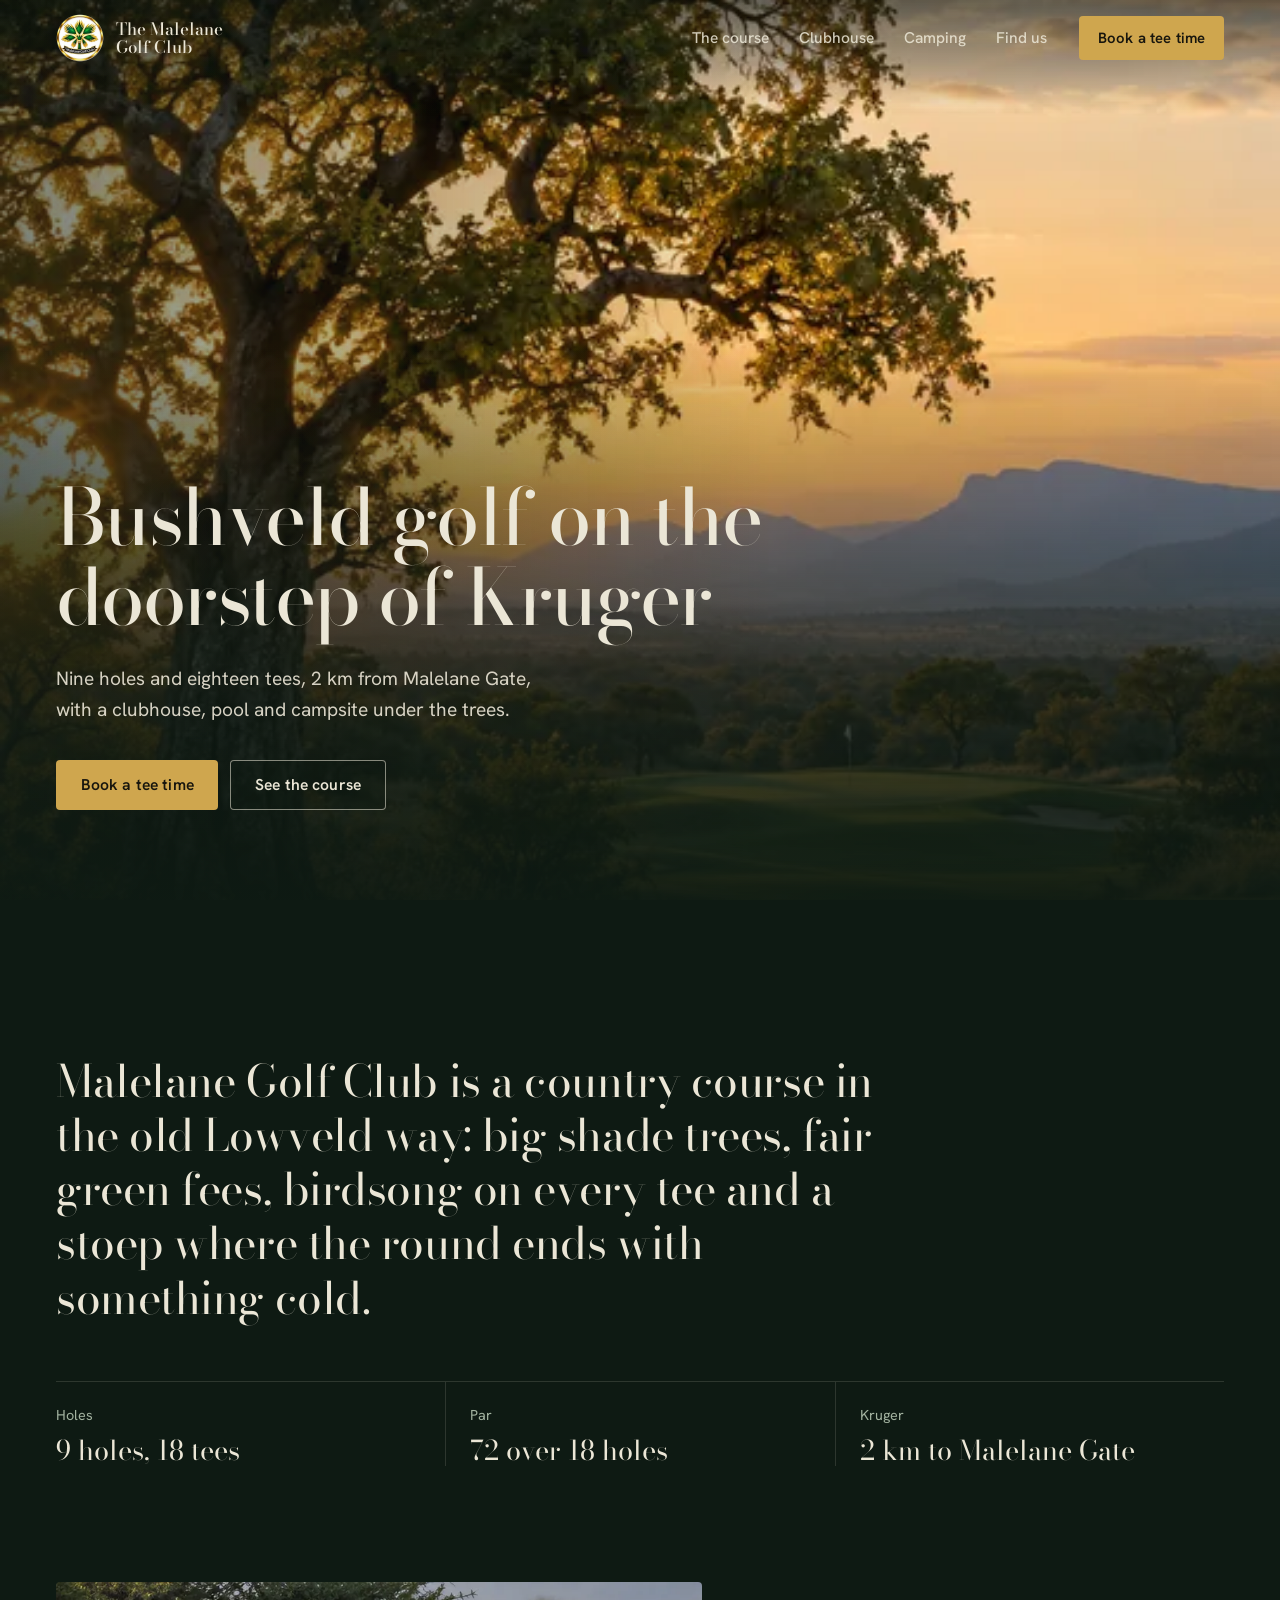
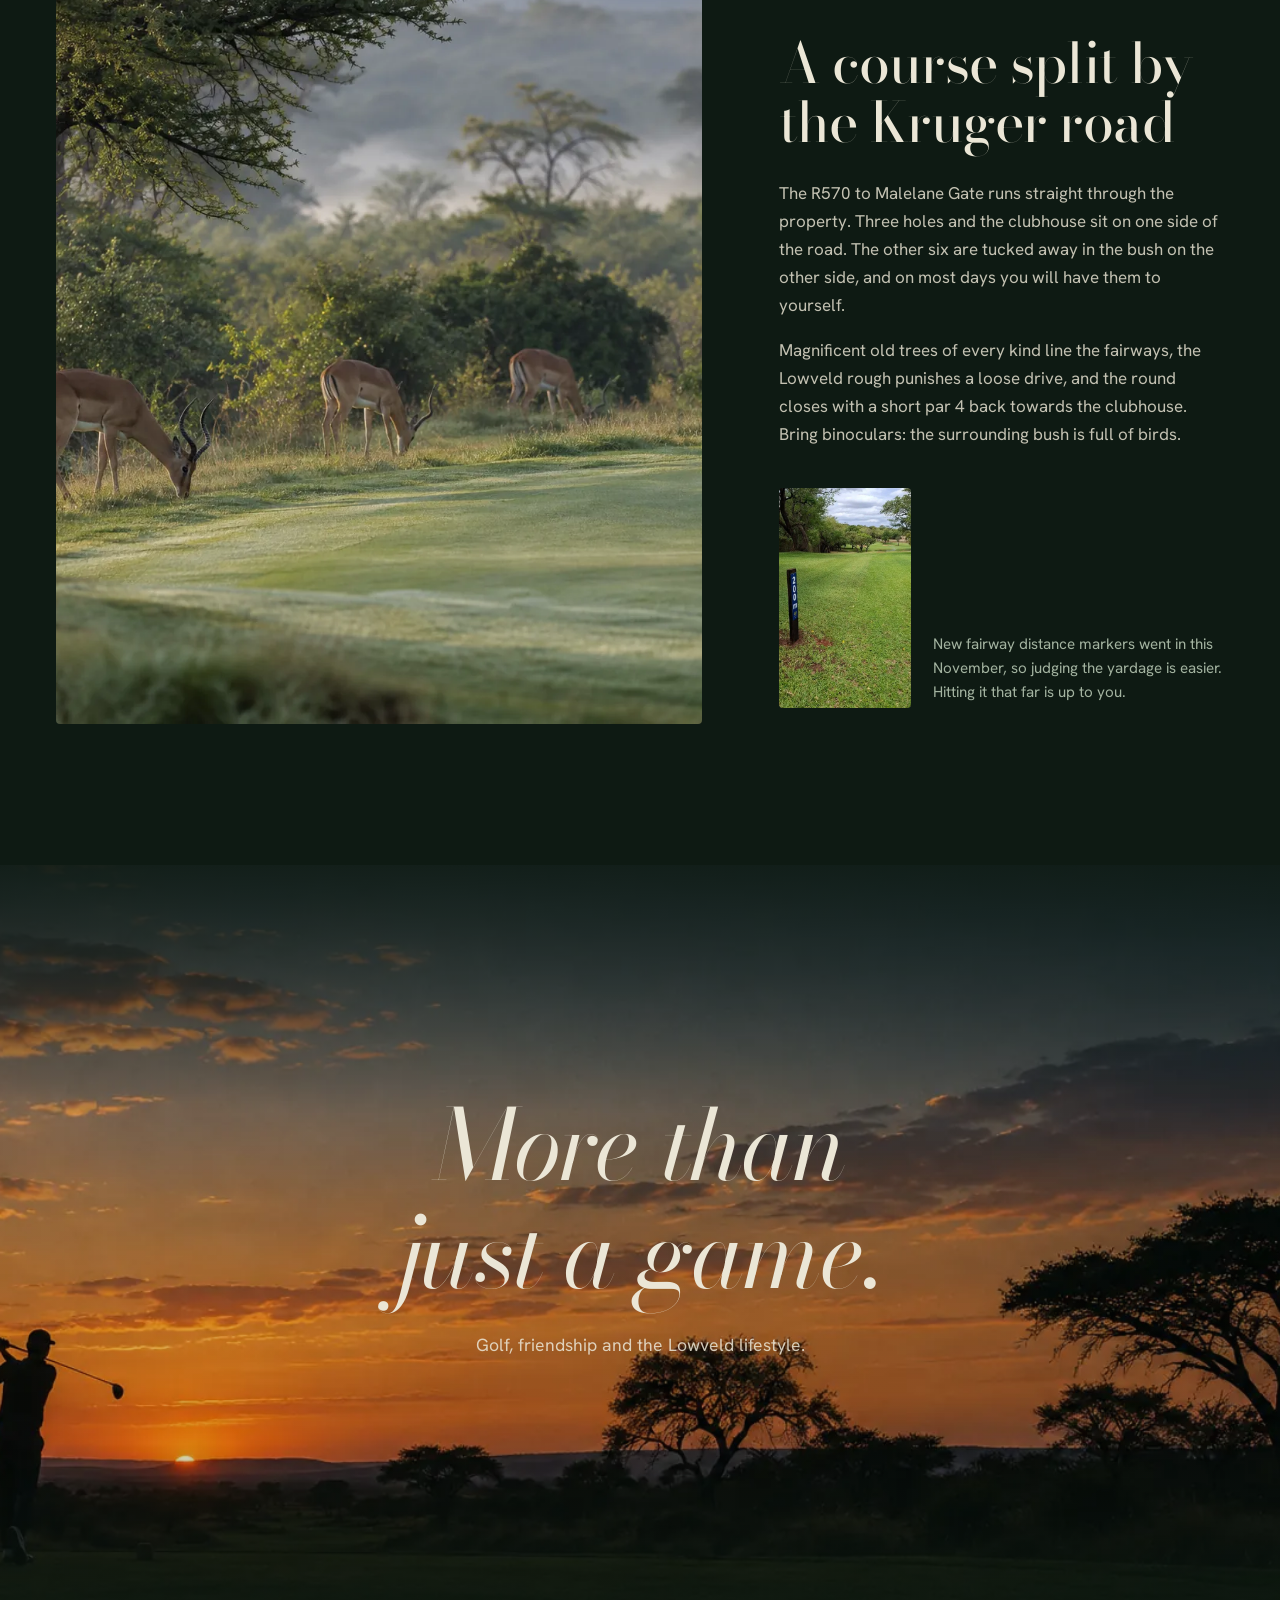
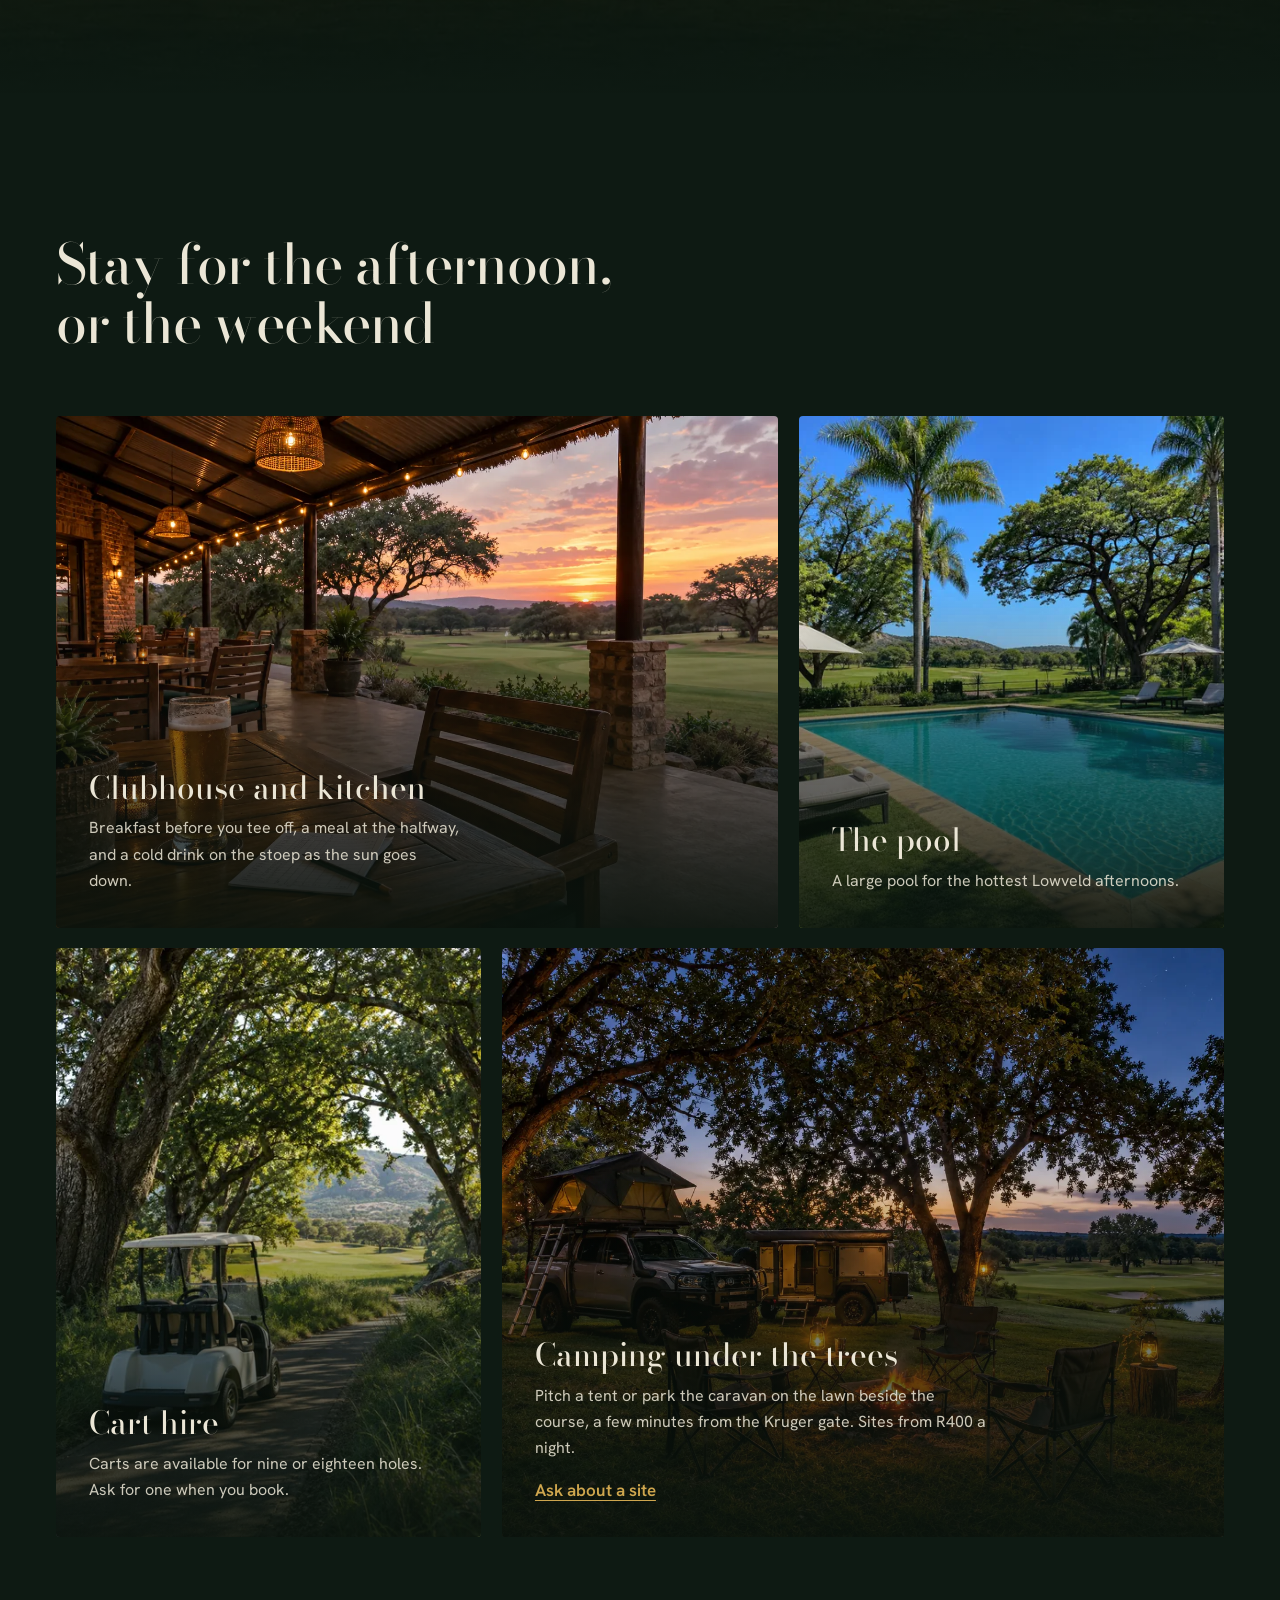
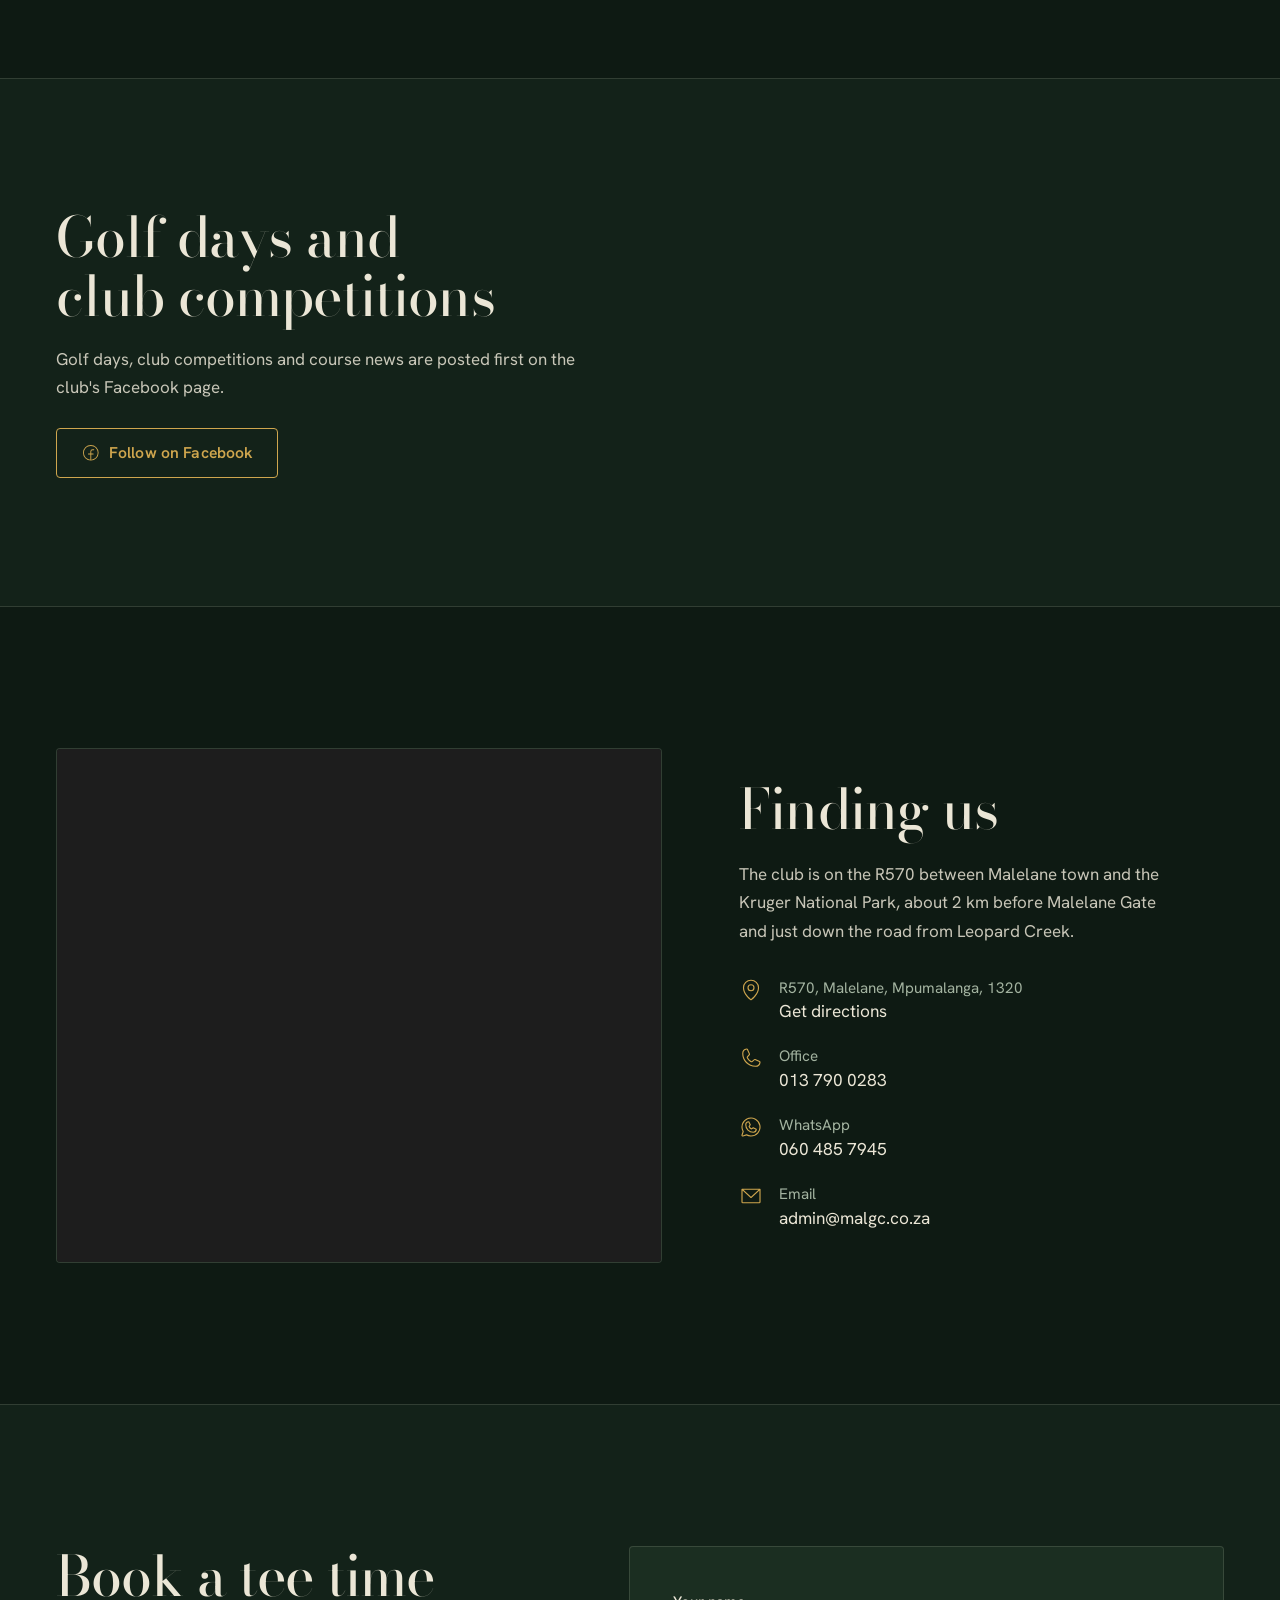
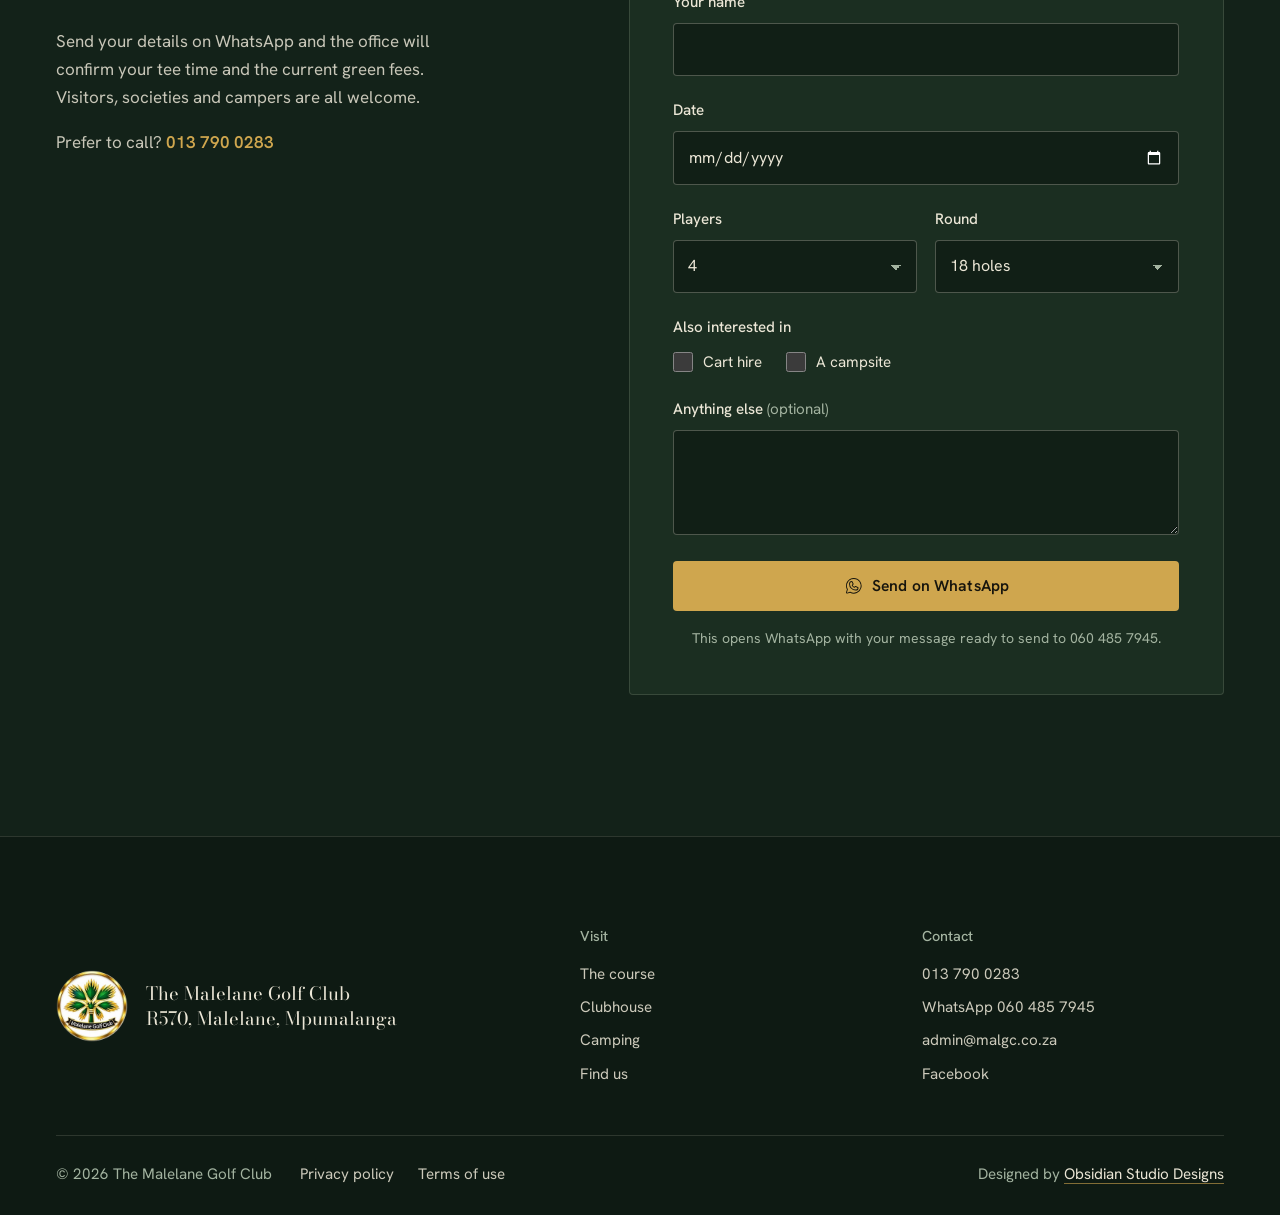
==== index.html @ 3342936a "Launch The Malelane Golf Club website Co-Authored-By: Claude Opus 5.5 <noreply@anthropic.com>" ====
<!DOCTYPE html>
<html lang="en-ZA" class="no-js">
<head>
<meta charset="utf-8">
<meta name="viewport" content="width=device-width, initial-scale=1, viewport-fit=cover">
<title>The Malelane Golf Club | Bushveld Golf 2 km from Kruger's Malelane Gate</title>
<meta name="description" content="Nine-hole, eighteen-tee bushveld golf course in Malelane, Mpumalanga, 2 km from Kruger's Malelane Gate. Clubhouse, pool, cart hire and camping. Book on 013 790 0283.">
<link rel="canonical" href="https://obsidianstudiodesigns.github.io/The-Malelane-Golf-Club/">
<meta name="robots" content="index, follow, max-image-preview:large">
<meta name="theme-color" content="#0e1a13">
<meta name="color-scheme" content="dark">
<meta name="geo.region" content="ZA-MP">
<meta name="geo.placename" content="Malelane">

<meta property="og:type" content="website">
<meta property="og:site_name" content="The Malelane Golf Club">
<meta property="og:locale" content="en_ZA">
<meta property="og:title" content="The Malelane Golf Club | Bushveld golf on the doorstep of Kruger">
<meta property="og:description" content="Nine holes, eighteen tees and a campsite under the trees, 2 km from Malelane Gate. Clubhouse, pool and cart hire. Visitors welcome.">
<meta property="og:url" content="https://obsidianstudiodesigns.github.io/The-Malelane-Golf-Club/">
<meta property="og:image" content="https://obsidianstudiodesigns.github.io/The-Malelane-Golf-Club/assets/img/og-share.jpg">
<meta property="og:image:secure_url" content="https://obsidianstudiodesigns.github.io/The-Malelane-Golf-Club/assets/img/og-share.jpg">
<meta property="og:image:type" content="image/jpeg">
<meta property="og:image:width" content="1200">
<meta property="og:image:height" content="630">
<meta property="og:image:alt" content="The Malelane Golf Club: a tree-lined bushveld fairway at golden hour">
<meta name="twitter:card" content="summary_large_image">
<meta name="twitter:title" content="The Malelane Golf Club | Bushveld golf on the doorstep of Kruger">
<meta name="twitter:description" content="Nine holes, eighteen tees and a campsite under the trees, 2 km from Malelane Gate.">
<meta name="twitter:image" content="https://obsidianstudiodesigns.github.io/The-Malelane-Golf-Club/assets/img/og-share.jpg">

<link rel="icon" href="favicon.ico" sizes="any">
<link rel="icon" type="image/png" sizes="32x32" href="favicon-32.png">
<link rel="icon" type="image/png" sizes="96x96" href="favicon-96.png">
<link rel="icon" type="image/png" sizes="192x192" href="icon-192.png">
<link rel="apple-touch-icon" href="apple-touch-icon.png">
<link rel="manifest" href="site.webmanifest">

<link rel="preload" href="assets/fonts/bodoni-moda.woff2" as="font" type="font/woff2" crossorigin>
<link rel="preload" href="assets/fonts/hanken-grotesk.woff2" as="font" type="font/woff2" crossorigin>
<link rel="preload" href="assets/img/hero-wide-1536.webp" as="image" media="(min-width: 701px)">
<link rel="preload" href="assets/img/hero-tall-864.webp" as="image" media="(max-width: 700px)">
<link rel="stylesheet" href="assets/css/style.css?v=2">
<script>document.documentElement.classList.replace('no-js','js')</script>

<script type="application/ld+json">
{
  "@context": "https://schema.org",
  "@graph": [
    {
      "@type": ["GolfCourse", "SportsActivityLocation"],
      "@id": "https://obsidianstudiodesigns.github.io/The-Malelane-Golf-Club/#club",
      "name": "The Malelane Golf Club",
      "alternateName": "Malelane Golf Club",
      "description": "Nine-hole, eighteen-tee bushveld golf course 2 km from the Malelane Gate of the Kruger National Park, with a clubhouse, pool, cart hire and campsite.",
      "url": "https://obsidianstudiodesigns.github.io/The-Malelane-Golf-Club/",
      "image": "https://obsidianstudiodesigns.github.io/The-Malelane-Golf-Club/assets/img/og-share.jpg",
      "logo": "https://obsidianstudiodesigns.github.io/The-Malelane-Golf-Club/assets/img/badge-400.png",
      "telephone": "+27137900283",
      "email": "admin@malgc.co.za",
      "address": {"@type": "PostalAddress", "streetAddress": "R570, Malelane Gate Road", "addressLocality": "Malelane", "addressRegion": "Mpumalanga", "postalCode": "1320", "addressCountry": "ZA"},
      "areaServed": ["Malelane", "Nelspruit", "Mbombela", "Komatipoort", "Marloth Park", "Kruger National Park"],
      "amenityFeature": [
        {"@type": "LocationFeatureSpecification", "name": "Campsite", "value": true},
        {"@type": "LocationFeatureSpecification", "name": "Swimming pool", "value": true},
        {"@type": "LocationFeatureSpecification", "name": "Clubhouse restaurant and bar", "value": true},
        {"@type": "LocationFeatureSpecification", "name": "Golf cart hire", "value": true}
      ],
      "contactPoint": [
        {"@type": "ContactPoint", "telephone": "+27137900283", "contactType": "reservations", "areaServed": "ZA", "availableLanguage": ["English", "Afrikaans"]},
        {"@type": "ContactPoint", "telephone": "+27604857945", "contactType": "customer service", "description": "WhatsApp"}
      ],
      "sameAs": ["https://www.facebook.com/themalelanegolfclub"]
    },
    {
      "@type": "WebSite",
      "@id": "https://obsidianstudiodesigns.github.io/The-Malelane-Golf-Club/#website",
      "url": "https://obsidianstudiodesigns.github.io/The-Malelane-Golf-Club/",
      "name": "The Malelane Golf Club",
      "inLanguage": "en-ZA",
      "publisher": {"@id": "https://obsidianstudiodesigns.github.io/The-Malelane-Golf-Club/#club"}
    }
  ]
}
</script>
</head>
<body>
<a class="skip" href="#main">Skip to content</a>

<header class="nav" id="top">
  <div class="nav__inner">
    <a class="brand" href="./" aria-label="The Malelane Golf Club, home">
      <img src="assets/img/badge-192.webp" alt="" width="48" height="48">
      <span class="brand__name">The Malelane<br>Golf Club</span>
    </a>
    <nav class="nav__links" aria-label="Main">
      <a href="#course">The course</a>
      <a href="#clubhouse">Clubhouse</a>
      <a href="#camping">Camping</a>
      <a href="#visit">Find us</a>
    </nav>
    <a class="btn btn--gold nav__cta" href="#book">Book a tee time</a>
    <button class="nav__toggle" type="button" aria-expanded="false" aria-controls="menu" aria-label="Open menu">
      <svg class="ico" aria-hidden="true"><use href="assets/icons.svg#i-list"/></svg>
    </button>
  </div>
</header>

<div class="menu" id="menu" hidden>
  <nav aria-label="Mobile">
    <a href="#course">The course</a>
    <a href="#clubhouse">Clubhouse</a>
    <a href="#camping">Camping</a>
    <a href="#visit">Find us</a>
    <a href="#book">Book a tee time</a>
  </nav>
  <div class="menu__foot">
    <a href="tel:+27137900283"><svg class="ico" aria-hidden="true"><use href="assets/icons.svg#i-phone"/></svg>013 790 0283</a>
    <a href="https://wa.me/27604857945" target="_blank" rel="noopener"><svg class="ico" aria-hidden="true"><use href="assets/icons.svg#i-whatsapp-logo"/></svg>060 485 7945</a>
  </div>
</div>

<main id="main">

  <section class="hero" aria-labelledby="hero-title">
    <picture class="hero__media">
      <source media="(max-width: 700px)" srcset="assets/img/hero-tall-540.webp 540w, assets/img/hero-tall-864.webp 864w" sizes="100vw">
      <img src="assets/img/hero-wide-1536.webp" srcset="assets/img/hero-wide-960.webp 960w, assets/img/hero-wide-1536.webp 1536w" sizes="100vw" width="1536" height="864" alt="A tree-lined fairway at Malelane Golf Club at golden hour, with the Malelane mountains on the horizon" fetchpriority="high">
    </picture>
    <div class="hero__content wrap">
      <h1 id="hero-title" class="hero__title">Bushveld golf on the doorstep of Kruger</h1>
      <p class="hero__sub">Nine holes and eighteen tees, 2&nbsp;km from Malelane Gate, with a clubhouse, pool and campsite under the trees.</p>
      <div class="hero__ctas">
        <a class="btn btn--gold" href="#book">Book a tee time</a>
        <a class="btn btn--ghost" href="#course">See the course</a>
      </div>
    </div>
  </section>

  <section class="intro wrap" aria-label="About the club">
    <p class="intro__lead">Malelane Golf Club is a country course in the old Lowveld way: big shade trees, fair green fees, birdsong on every tee and a stoep where the round ends with something cold.</p>
    <dl class="facts">
      <div><dt>Holes</dt><dd>9 holes, 18 tees</dd></div>
      <div><dt>Par</dt><dd>72 over 18 holes</dd></div>
      <div><dt>Kruger</dt><dd>2 km to Malelane Gate</dd></div>
    </dl>
  </section>

  <section class="course" id="course" aria-labelledby="course-title">
    <div class="course__grid wrap">
      <figure class="course__hero">
        <img src="assets/img/impala-1280.webp" srcset="assets/img/impala-640.webp 640w, assets/img/impala-1280.webp 1280w" sizes="(max-width: 900px) 100vw, 58vw" width="1280" height="960" alt="Impala grazing beside a green on a bushveld golf course" loading="lazy">
      </figure>
      <div class="course__text">
        <h2 id="course-title" class="h2">A course split by the Kruger road</h2>
        <p>The R570 to Malelane Gate runs straight through the property. Three holes and the clubhouse sit on one side of the road. The other six are tucked away in the bush on the other side, and on most days you will have them to yourself.</p>
        <p>Magnificent old trees of every kind line the fairways, the Lowveld rough punishes a loose drive, and the round closes with a short par 4 back towards the clubhouse. Bring binoculars: the surrounding bush is full of birds.</p>
        <figure class="course__marker">
          <img src="assets/img/marker-591.webp" srcset="assets/img/marker-420.webp 420w, assets/img/marker-591.webp 591w" sizes="(max-width: 900px) 40vw, 180px" width="591" height="1127" alt="A new 200 metre fairway distance marker on the course" loading="lazy">
          <figcaption>New fairway distance markers went in this November, so judging the yardage is easier. Hitting it that far is up to you.</figcaption>
        </figure>
      </div>
    </div>
  </section>

  <section class="band" aria-label="More than just a game">
    <div class="band__media">
      <img src="assets/img/dusk-1536.webp" srcset="assets/img/dusk-960.webp 960w, assets/img/dusk-1536.webp 1536w" sizes="100vw" width="1536" height="864" alt="A golfer finishing a swing in silhouette against a Lowveld sunset" loading="lazy">
    </div>
    <div class="band__copy wrap">
      <p class="band__quote">More than just a game.</p>
      <p class="band__sub">Golf, friendship and the Lowveld lifestyle.</p>
    </div>
  </section>

  <section class="stay wrap" id="clubhouse" aria-labelledby="stay-title">
    <h2 id="stay-title" class="h2 stay__title">Stay for the afternoon, or the weekend</h2>
    <div class="bento">
      <article class="tile tile--clubhouse">
        <img src="assets/img/clubhouse-1280.webp" srcset="assets/img/clubhouse-640.webp 640w, assets/img/clubhouse-1280.webp 1280w" sizes="(max-width: 760px) 100vw, 60vw" width="1280" height="960" alt="The clubhouse stoep at dusk looking out over the course" loading="lazy">
        <div class="tile__body">
          <h3>Clubhouse and kitchen</h3>
          <p>Breakfast before you tee off, a meal at the halfway, and a cold drink on the stoep as the sun goes down.</p>
        </div>
      </article>
      <article class="tile tile--pool">
        <img src="assets/img/pool-960.webp" srcset="assets/img/pool-480.webp 480w, assets/img/pool-960.webp 960w" sizes="(max-width: 760px) 100vw, 34vw" width="960" height="1280" alt="The club swimming pool under palm trees on a summer day" loading="lazy">
        <div class="tile__body">
          <h3>The pool</h3>
          <p>A large pool for the hottest Lowveld afternoons.</p>
        </div>
      </article>
      <article class="tile tile--camping" id="camping">
        <img src="assets/img/camping-1280.webp" srcset="assets/img/camping-640.webp 640w, assets/img/camping-1280.webp 1280w" sizes="(max-width: 760px) 100vw, 60vw" width="1280" height="960" alt="A 4x4 with a rooftop tent and a caravan parked under big trees around a braai fire" loading="lazy">
        <div class="tile__body">
          <h3>Camping under the trees</h3>
          <p>Pitch a tent or park the caravan on the lawn beside the course, a few minutes from the Kruger gate. Sites from R400 a night.</p>
          <a class="link" href="#book">Ask about a site</a>
        </div>
      </article>
      <article class="tile tile--carts">
        <img src="assets/img/cartpath-960.webp" srcset="assets/img/cartpath-480.webp 480w, assets/img/cartpath-960.webp 960w" sizes="(max-width: 760px) 100vw, 34vw" width="960" height="1280" alt="A golf cart on a shaded cart path under big trees" loading="lazy">
        <div class="tile__body">
          <h3>Cart hire</h3>
          <p>Carts are available for nine or eighteen holes. Ask for one when you book.</p>
        </div>
      </article>
    </div>
  </section>

  <section class="events" id="events" aria-labelledby="events-title">
    <div class="wrap">
      <div class="event" data-until="2026-11-29T23:59:59+02:00">
        <div class="event__date" aria-hidden="true">
          <span class="event__day">29</span>
          <span class="event__month">November</span>
        </div>
        <div class="event__body">
          <h2 id="events-title" class="h2">Newcomers Golf Day</h2>
          <p>The Pro Shop Nelspruit brings its Newcomers Golf Day to Malelane on Sunday 29 November 2026. Tee off from 08:00, with the halfway meal included in the fee. Campsites are available at the club for anyone making a weekend of it.</p>
          <table class="fees">
            <caption class="sr">Newcomers Golf Day fees, including the halfway meal</caption>
            <thead><tr><th scope="col"><span class="sr">Fee</span></th><th scope="col">18 holes</th><th scope="col">9 holes</th></tr></thead>
            <tbody>
              <tr><th scope="row">Adults</th><td>R450</td><td>R400</td></tr>
              <tr><th scope="row">Juniors</th><td>R310</td><td>R260</td></tr>
              <tr><th scope="row">Cart hire</th><td>R400</td><td>R250</td></tr>
            </tbody>
          </table>
          <a class="btn btn--line" href="tel:+27137571263"><svg class="ico" aria-hidden="true"><use href="assets/icons.svg#i-phone"/></svg>Book with Neels, 013 757 1263</a>
        </div>
      </div>
      <div class="event event--later" hidden>
        <div class="event__body">
          <h2 class="h2">Golf days and club competitions</h2>
          <p>Golf days, club competitions and course news are posted first on the club's Facebook page.</p>
          <a class="btn btn--line" href="https://www.facebook.com/themalelanegolfclub" target="_blank" rel="noopener"><svg class="ico" aria-hidden="true"><use href="assets/icons.svg#i-facebook-logo"/></svg>Follow on Facebook</a>
        </div>
      </div>
    </div>
  </section>

  <section class="visit" id="visit" aria-labelledby="visit-title">
    <div class="visit__grid wrap">
      <div class="visit__map">
        <iframe title="Map showing Malelane Golf Club on the R570 near Malelane Gate" src="https://www.google.com/maps?q=Malelane+Golf+Club,+Malelane,+Mpumalanga&amp;z=14&amp;output=embed" loading="lazy" referrerpolicy="no-referrer-when-downgrade"></iframe>
      </div>
      <div class="visit__text">
        <h2 id="visit-title" class="h2">Finding us</h2>
        <p>The club is on the R570 between Malelane town and the Kruger National Park, about 2&nbsp;km before Malelane Gate and just down the road from Leopard Creek.</p>
        <ul class="contact">
          <li><svg class="ico" aria-hidden="true"><use href="assets/icons.svg#i-map-pin"/></svg><span>R570, Malelane, Mpumalanga, 1320<br><a href="https://www.google.com/maps/dir/?api=1&amp;destination=Malelane+Golf+Club,+Malelane" target="_blank" rel="noopener">Get directions</a></span></li>
          <li><svg class="ico" aria-hidden="true"><use href="assets/icons.svg#i-phone"/></svg><span>Office<br><a href="tel:+27137900283">013 790 0283</a></span></li>
          <li><svg class="ico" aria-hidden="true"><use href="assets/icons.svg#i-whatsapp-logo"/></svg><span>WhatsApp<br><a href="https://wa.me/27604857945" target="_blank" rel="noopener">060 485 7945</a></span></li>
          <li><svg class="ico" aria-hidden="true"><use href="assets/icons.svg#i-envelope-simple"/></svg><span>Email<br><a href="mailto:admin@malgc.co.za">admin@malgc.co.za</a></span></li>
        </ul>
      </div>
    </div>
  </section>

  <section class="book" id="book" aria-labelledby="book-title">
    <div class="book__grid wrap">
      <div class="book__intro">
        <h2 id="book-title" class="h2">Book a tee time</h2>
        <p>Send your details on WhatsApp and the office will confirm your tee time and the current green fees. Visitors, societies and campers are all welcome.</p>
        <p class="book__alt">Prefer to call? <a href="tel:+27137900283">013 790 0283</a></p>
      </div>
      <form class="form" id="book-form" novalidate>
        <div class="field">
          <label for="f-name">Your name</label>
          <input id="f-name" name="name" type="text" autocomplete="name" required>
          <p class="field__error" id="f-name-err" hidden>Add your name so the office knows who is booking.</p>
        </div>
        <div class="field">
          <label for="f-date">Date</label>
          <input id="f-date" name="date" type="date" required>
          <p class="field__error" id="f-date-err" hidden>Choose the day you would like to play.</p>
        </div>
        <div class="field field--half">
          <label for="f-players">Players</label>
          <select id="f-players" name="players">
            <option>1</option><option>2</option><option>3</option><option selected>4</option><option value="5 or more">5 or more</option>
          </select>
        </div>
        <div class="field field--half">
          <label for="f-round">Round</label>
          <select id="f-round" name="round">
            <option>18 holes</option><option>9 holes</option>
          </select>
        </div>
        <fieldset class="field checks">
          <legend>Also interested in</legend>
          <label><input type="checkbox" name="extra" value="cart hire"> Cart hire</label>
          <label><input type="checkbox" name="extra" value="a campsite"> A campsite</label>
        </fieldset>
        <div class="field">
          <label for="f-note">Anything else <span class="opt">(optional)</span></label>
          <textarea id="f-note" name="note" rows="3"></textarea>
        </div>
        <button class="btn btn--gold form__submit" type="submit"><svg class="ico" aria-hidden="true"><use href="assets/icons.svg#i-whatsapp-logo"/></svg>Send on WhatsApp</button>
        <p class="form__note">This opens WhatsApp with your message ready to send to 060 485 7945.</p>
      </form>
    </div>
  </section>

</main>

<footer class="footer">
  <div class="wrap">
    <div class="footer__top">
      <div class="footer__brand">
        <img src="assets/img/badge-192.webp" alt="Malelane Golf Club badge" width="72" height="72" loading="lazy">
        <p>The Malelane Golf Club<br>R570, Malelane, Mpumalanga</p>
      </div>
      <nav class="footer__col" aria-label="Footer">
        <h2>Visit</h2>
        <ul>
          <li><a href="#course">The course</a></li>
          <li><a href="#clubhouse">Clubhouse</a></li>
          <li><a href="#camping">Camping</a></li>
          <li><a href="#visit">Find us</a></li>
        </ul>
      </nav>
      <div class="footer__col">
        <h2>Contact</h2>
        <ul>
          <li><a href="tel:+27137900283">013 790 0283</a></li>
          <li><a href="https://wa.me/27604857945" target="_blank" rel="noopener">WhatsApp <span class="nowrap">060 485 7945</span></a></li>
          <li><a href="mailto:admin@malgc.co.za">admin@malgc.co.za</a></li>
          <li><a href="https://www.facebook.com/themalelanegolfclub" target="_blank" rel="noopener">Facebook</a></li>
        </ul>
      </div>
    </div>
    <div class="footer__bottom">
      <p>&copy; <span data-year>2026</span> The Malelane Golf Club</p>
      <ul class="footer__legal">
        <li><a href="privacy.html">Privacy policy</a></li>
        <li><a href="terms.html">Terms of use</a></li>
      </ul>
      <p class="credit">Designed by <a href="https://obsidianstudiodesigns.co.za/" target="_blank" rel="noopener">Obsidian Studio Designs</a></p>
    </div>
  </div>
</footer>

<script src="assets/js/main.js?v=1" defer></script>
</body>
</html>
---- assets/css/style.css ----
/* The Malelane Golf Club
   Dark bushveld palette taken from the club badge: deep canopy green, bone, badge gold.
   Deliberately dark only, in the spirit of the Lowveld club sites the client likes. */

@font-face {
  font-family: "Bodoni Moda";
  src: url("../fonts/bodoni-moda.woff2") format("woff2");
  font-weight: 400 900;
  font-style: normal;
  font-display: swap;
}
@font-face {
  font-family: "Bodoni Moda";
  src: url("../fonts/bodoni-moda-italic.woff2") format("woff2");
  font-weight: 400 900;
  font-style: italic;
  font-display: swap;
}
@font-face {
  font-family: "Hanken Grotesk";
  src: url("../fonts/hanken-grotesk.woff2") format("woff2");
  font-weight: 100 900;
  font-style: normal;
  font-display: swap;
}

:root {
  --ink: #0e1a13;
  --shade: #132219;
  --moss: #1b2e21;
  --line: rgb(235 230 214 / .14);
  --bone: #ebe6d6;
  --sage: #a3b3a0;
  --gold: #cfa64e;
  --gold-hi: #dcb862;
  --on-gold: #17150d;

  --serif: "Bodoni Moda", "Didot", "Bodoni 72", Georgia, serif;
  --sans: "Hanken Grotesk", system-ui, -apple-system, "Segoe UI", sans-serif;

  --wrap: 1240px;
  --gutter: clamp(20px, 4.5vw, 56px);
  --radius: 4px;
  --ease: cubic-bezier(.16, 1, .3, 1);
  --nav-h: 76px;
}

*, *::before, *::after { box-sizing: border-box; }
html { -webkit-text-size-adjust: 100%; scroll-behavior: smooth; scroll-padding-top: var(--nav-h); }
body {
  margin: 0;
  background: var(--ink);
  color: var(--bone);
  font: 400 1.0625rem/1.65 var(--sans);
  -webkit-font-smoothing: antialiased;
  text-rendering: optimizeLegibility;
  overflow-x: hidden;
}
img { display: block; max-width: 100%; height: auto; }
a { color: inherit; }
p { margin: 0 0 1em; }
h1, h2, h3 { margin: 0; font-weight: 450; }
ul { margin: 0; padding: 0; list-style: none; }
button, input, select, textarea { font: inherit; color: inherit; }
:focus-visible { outline: 2px solid var(--gold); outline-offset: 3px; border-radius: 2px; }
::selection { background: var(--gold); color: var(--on-gold); }

.sr { position: absolute; width: 1px; height: 1px; padding: 0; margin: -1px; overflow: hidden; clip: rect(0 0 0 0); white-space: nowrap; border: 0; }
.skip { position: absolute; left: 16px; top: -60px; z-index: 100; padding: 10px 16px; background: var(--gold); color: var(--on-gold); border-radius: var(--radius); text-decoration: none; font-weight: 600; }
.skip:focus { top: 16px; }

.wrap { width: 100%; max-width: calc(var(--wrap) + var(--gutter) * 2); margin-inline: auto; padding-inline: var(--gutter); }

.ico { width: 1.25em; height: 1.25em; flex: none; }
.nowrap { white-space: nowrap; }

.h2 {
  font-family: var(--serif);
  font-size: clamp(2.1rem, 1.4rem + 2.6vw, 3.6rem);
  line-height: 1.06;
  letter-spacing: -.015em;
  font-variation-settings: "opsz" 96;
  text-wrap: balance;
}

/* Buttons: one shape rule, 4px radius everywhere */
.btn {
  display: inline-flex; align-items: center; justify-content: center; gap: .55em;
  min-height: 50px; padding: .8em 1.5em;
  border-radius: var(--radius); border: 1px solid transparent;
  font-weight: 600; font-size: .98rem; letter-spacing: .01em; line-height: 1.1;
  text-decoration: none; white-space: nowrap; cursor: pointer;
  transition: background-color .25s var(--ease), border-color .25s var(--ease), color .25s var(--ease), transform .15s var(--ease);
}
.btn:active { transform: translateY(1px) scale(.99); }
.btn--gold { background: var(--gold); color: var(--on-gold); }
.btn--gold:hover { background: var(--gold-hi); }
.btn--ghost { border-color: rgb(235 230 214 / .55); color: var(--bone); background: rgb(14 26 19 / .25); backdrop-filter: blur(6px); -webkit-backdrop-filter: blur(6px); }
.btn--ghost:hover { border-color: var(--bone); background: rgb(14 26 19 / .45); }
.btn--line { border-color: var(--gold); color: var(--gold); background: transparent; }
.btn--line:hover { background: var(--gold); color: var(--on-gold); }

.link { color: var(--gold); font-weight: 600; text-decoration: underline; text-decoration-thickness: 1px; text-underline-offset: .25em; }
.link:hover { color: var(--gold-hi); }

/* Navigation */
.nav {
  position: fixed; inset: 0 0 auto; z-index: 50;
  transition: background-color .4s var(--ease), border-color .4s var(--ease), transform .4s var(--ease);
  border-bottom: 1px solid transparent;
}
.nav::before {
  content: ""; position: absolute; inset: 0 0 -40px; z-index: -1; pointer-events: none;
  background: linear-gradient(rgb(8 15 11 / .6), transparent);
  transition: opacity .4s var(--ease);
}
.nav.is-solid { background: rgb(14 26 19 / .92); backdrop-filter: blur(12px); -webkit-backdrop-filter: blur(12px); border-bottom-color: var(--line); }
.nav.is-solid::before { opacity: 0; }
.nav__inner {
  max-width: calc(var(--wrap) + var(--gutter) * 2); margin-inline: auto; padding-inline: var(--gutter);
  height: var(--nav-h); display: flex; align-items: center; gap: 32px;
}
.brand { display: flex; align-items: center; gap: 12px; text-decoration: none; margin-right: auto; }
.brand img { width: 48px; height: 48px; }
.brand__name { font-family: var(--serif); font-size: 1.06rem; line-height: 1.08; font-variation-settings: "opsz" 24; font-weight: 500; }
.nav__links { display: flex; gap: 30px; }
.nav__links a { text-decoration: none; font-size: .97rem; font-weight: 500; color: rgb(235 230 214 / .86); position: relative; padding-block: 6px; }
.nav__links a::after { content: ""; position: absolute; left: 0; right: 0; bottom: 0; height: 1px; background: var(--gold); transform: scaleX(0); transform-origin: left; transition: transform .35s var(--ease); }
.nav__links a:hover { color: var(--bone); }
.nav__links a:hover::after { transform: scaleX(1); }
.nav__cta { min-height: 44px; padding: .65em 1.2em; font-size: .93rem; }
.nav__toggle { display: none; width: 46px; height: 46px; align-items: center; justify-content: center; background: none; border: 1px solid var(--line); border-radius: var(--radius); cursor: pointer; }
.nav__toggle .ico { width: 24px; height: 24px; }

.menu {
  position: fixed; inset: 0; z-index: 45; background: var(--ink);
  padding: calc(var(--nav-h) + 24px) var(--gutter) max(28px, env(safe-area-inset-bottom));
  display: flex; flex-direction: column; justify-content: space-between;
}
.menu[hidden] { display: none; }
.menu nav { display: flex; flex-direction: column; }
.menu nav a { font-family: var(--serif); font-size: clamp(2rem, 9vw, 2.8rem); line-height: 1.2; text-decoration: none; padding: .22em 0; border-bottom: 1px solid var(--line); font-variation-settings: "opsz" 72; }
.menu nav a:last-child { color: var(--gold); border-bottom: 0; }
.menu__foot { display: grid; gap: 14px; }
.menu__foot a { display: flex; align-items: center; gap: 12px; text-decoration: none; color: var(--sage); font-size: 1.05rem; }
.js .menu.is-open nav a { animation: menu-in .5s var(--ease) both; }
.js .menu.is-open nav a:nth-child(2) { animation-delay: .04s; }
.js .menu.is-open nav a:nth-child(3) { animation-delay: .08s; }
.js .menu.is-open nav a:nth-child(4) { animation-delay: .12s; }
.js .menu.is-open nav a:nth-child(5) { animation-delay: .16s; }
@keyframes menu-in { from { opacity: 0; transform: translateY(14px); } to { opacity: 1; transform: none; } }

/* Hero */
.hero { position: relative; min-height: 100vh; min-height: 100dvh; display: flex; align-items: flex-end; isolation: isolate; overflow: hidden; }
.hero__media, .hero__media img { position: absolute; inset: 0; width: 100%; height: 100%; }
.hero__media { z-index: -2; }
.hero__media img { object-fit: cover; object-position: 50% 60%; }
.hero::after {
  content: ""; position: absolute; inset: 0; z-index: -1;
  background:
    linear-gradient(to top, rgb(14 26 19 / .96) 0%, rgb(14 26 19 / .55) 34%, rgb(14 26 19 / 0) 62%),
    linear-gradient(to right, rgb(14 26 19 / .55), rgb(14 26 19 / 0) 60%);
}
.hero__content { padding-bottom: clamp(56px, 10vh, 112px); padding-top: calc(var(--nav-h) + 40px); }
.hero__title {
  font-family: var(--serif); font-weight: 450;
  font-size: clamp(2.7rem, 1.2rem + 4.6vw, 5.2rem);
  line-height: 1.02; letter-spacing: -.02em; max-width: 17ch;
  font-variation-settings: "opsz" 96; text-wrap: balance;
}
.hero__sub { margin: 26px 0 34px; max-width: 46ch; font-size: clamp(1.05rem, .98rem + .3vw, 1.2rem); color: rgb(235 230 214 / .9); }
.hero__ctas { display: flex; flex-wrap: wrap; gap: 12px; }

.js .hero__media img { animation: hero-settle 2.6s var(--ease) both; }
.js .hero__title, .js .hero__sub, .js .hero__ctas { animation: rise 1.1s var(--ease) both; }
.js .hero__title { animation-delay: .25s; }
.js .hero__sub { animation-delay: .45s; }
.js .hero__ctas { animation-delay: .6s; }
@keyframes hero-settle { from { transform: scale(1.08); opacity: .5; } to { transform: scale(1); opacity: 1; } }
@keyframes rise { from { opacity: 0; transform: translateY(22px); } to { opacity: 1; transform: none; } }

/* Intro */
.intro { padding-block: clamp(80px, 12vw, 160px) clamp(64px, 9vw, 120px); display: grid; grid-template-columns: minmax(0, 1fr); gap: 56px; }
.intro__lead {
  font-family: var(--serif); font-size: clamp(1.7rem, 1.1rem + 2.1vw, 2.85rem);
  line-height: 1.22; letter-spacing: -.01em; max-width: 30ch; margin: 0;
  font-variation-settings: "opsz" 60; text-wrap: pretty;
}
.facts { display: grid; grid-template-columns: repeat(3, minmax(0, 1fr)); margin: 0; border-top: 1px solid var(--line); }
.facts div { padding: 22px 24px 0 0; }
.facts div + div { padding-left: 24px; border-left: 1px solid var(--line); }
.facts dt { font-size: .9rem; color: var(--sage); margin-bottom: 6px; }
.facts dd { margin: 0; font-family: var(--serif); font-size: clamp(1.25rem, 1rem + .9vw, 1.7rem); font-variation-settings: "opsz" 36; line-height: 1.2; }

/* Course */
.course { padding-bottom: clamp(80px, 11vw, 150px); }
.course__grid { display: grid; grid-template-columns: minmax(0, 1.45fr) minmax(0, 1fr); gap: clamp(36px, 6vw, 96px); align-items: start; }
.course__hero { margin: 0; position: relative; }
.course__hero img { width: 100%; aspect-ratio: 4 / 4.6; object-fit: cover; object-position: 38% 50%; border-radius: var(--radius); }
.course__text { padding-top: clamp(0px, 4vw, 56px); }
.course__text .h2 { margin-bottom: 28px; max-width: 14ch; }
.course__text > p { color: rgb(235 230 214 / .82); max-width: 46ch; }
.course__marker { margin: 40px 0 0; display: grid; grid-template-columns: 132px minmax(0, 1fr); gap: 22px; align-items: end; }
.course__marker img { width: 132px; aspect-ratio: 3 / 5; object-fit: cover; object-position: 50% 45%; border-radius: var(--radius); }
.course__marker figcaption { font-size: .95rem; color: var(--sage); line-height: 1.55; padding-bottom: 4px; }

/* Band */
.band { position: relative; min-height: min(92vh, 860px); display: grid; align-items: center; overflow: hidden; isolation: isolate; text-align: center; }
.band__media { position: absolute; inset: -12% 0; z-index: -2; }
.band__media img { width: 100%; height: 100%; object-fit: cover; object-position: 50% 50%; }
.band::after { content: ""; position: absolute; inset: 0; z-index: -1; background: linear-gradient(rgb(14 26 19 / .9), rgb(14 26 19 / .15) 30%, rgb(14 26 19 / .15) 70%, rgb(14 26 19 / .95)); }
.band__quote {
  font-family: var(--serif); font-style: italic; font-weight: 400;
  font-size: clamp(2.8rem, 1rem + 6.4vw, 6.6rem); line-height: 1.1; letter-spacing: -.02em;
  margin: 0 auto; padding-bottom: .06em; max-width: 12ch; font-variation-settings: "opsz" 96; text-wrap: balance;
  transform: translateY(-6vh);
}
.band__sub { color: var(--bone); opacity: .85; font-size: 1.1rem; margin: 18px 0 0; transform: translateY(-6vh); }
@supports (animation-timeline: view()) {
  @media (prefers-reduced-motion: no-preference) {
    .band__media { animation: drift linear both; animation-timeline: view(); animation-range: cover; }
    @keyframes drift { from { transform: translateY(-8%); } to { transform: translateY(8%); } }
  }
}

/* Stay / bento */
.stay { padding-block: clamp(80px, 11vw, 150px); }
.stay__title { max-width: 16ch; margin-bottom: clamp(36px, 5vw, 64px); }
.bento { display: grid; grid-template-columns: minmax(0, 1.65fr) minmax(0, 1fr); gap: clamp(14px, 1.6vw, 22px); }
.tile { position: relative; overflow: hidden; border-radius: var(--radius); background: var(--shade); isolation: isolate; min-height: 420px; display: flex; align-items: flex-end; }
.tile img { position: absolute; inset: 0; width: 100%; height: 100%; object-fit: cover; z-index: -2; transition: transform 1.2s var(--ease); }
.tile::after { content: ""; position: absolute; inset: 0; z-index: -1; background: linear-gradient(to top, rgb(10 19 13 / .92) 0%, rgb(10 19 13 / .5) 38%, rgb(10 19 13 / 0) 66%); }
.tile__body { padding: clamp(22px, 2.6vw, 36px); max-width: 44ch; }
.tile h3 { font-family: var(--serif); font-size: clamp(1.5rem, 1.1rem + 1.1vw, 2.1rem); line-height: 1.1; margin-bottom: 10px; font-variation-settings: "opsz" 48; }
.tile p { color: rgb(235 230 214 / .86); margin: 0; font-size: 1rem; }
.tile .link { display: inline-block; margin-top: 14px; }
@media (hover: hover) { .tile:hover img { transform: scale(1.035); } }
.tile--clubhouse { min-height: clamp(420px, 40vw, 560px); }
.tile--pool { min-height: clamp(420px, 40vw, 560px); }
.tile--camping { min-height: clamp(460px, 46vw, 640px); }
.tile--carts { min-height: clamp(460px, 46vw, 640px); }
.tile--camping .tile__body { max-width: 52ch; }
@media (min-width: 761px) {
  /* second row mirrors the first so the grid has rhythm: wide/narrow, then narrow/wide */
  .bento { grid-template-columns: repeat(8, minmax(0, 1fr)); }
  .tile--clubhouse { grid-column: 1 / 6; }
  .tile--pool { grid-column: 6 / 9; }
  .tile--carts { grid-column: 1 / 4; grid-row: 2; }
  .tile--camping { grid-column: 4 / 9; grid-row: 2; }
}

/* Events */
.events { background: var(--shade); border-block: 1px solid var(--line); padding-block: clamp(72px, 10vw, 130px); }
.event { display: grid; grid-template-columns: minmax(0, 1fr) minmax(0, 1.5fr); gap: clamp(32px, 6vw, 96px); align-items: start; }
.event[hidden] { display: none; }
.event--later { grid-template-columns: minmax(0, 1fr); max-width: 62ch; }
.event__date { font-family: var(--serif); line-height: .9; border-left: 1px solid var(--gold); padding-left: clamp(18px, 2.4vw, 32px); }
.event__day { display: block; font-size: clamp(6rem, 3rem + 10vw, 12rem); color: var(--gold); font-variation-settings: "opsz" 96; letter-spacing: -.04em; }
.event__month { display: block; font-size: clamp(1.4rem, 1rem + 1.4vw, 2.2rem); font-style: italic; margin-top: 10px; }
.event__body .h2 { margin-bottom: 20px; }
.event__body > p { color: rgb(235 230 214 / .84); max-width: 56ch; }
.fees { border-collapse: collapse; margin: 30px 0 34px; width: 100%; max-width: 440px; font-variant-numeric: tabular-nums; }
.fees th, .fees td { text-align: left; padding: 12px 0; }
.fees thead th { color: var(--sage); font-weight: 500; font-size: .9rem; border-bottom: 1px solid var(--line); }
.fees tbody th { font-weight: 500; }
.fees td { font-family: var(--serif); font-size: 1.2rem; font-variation-settings: "opsz" 24; }
.fees tbody tr:last-child th, .fees tbody tr:last-child td { padding-bottom: 0; }
.event--later .btn { margin-top: 10px; }

/* Visit */
.visit { padding-block: clamp(80px, 11vw, 150px); }
.visit__grid { display: grid; grid-template-columns: minmax(0, 1.25fr) minmax(0, 1fr); gap: clamp(36px, 6vw, 96px); align-items: center; }
.visit__map { position: relative; aspect-ratio: 4 / 3.4; border-radius: var(--radius); overflow: hidden; background: var(--shade); border: 1px solid var(--line); }
.visit__map iframe { position: absolute; inset: 0; width: 100%; height: 100%; border: 0; filter: invert(.9) hue-rotate(180deg) saturate(.55) brightness(.92) contrast(.95); }
.visit__text .h2 { margin-bottom: 22px; }
.visit__text > p { color: rgb(235 230 214 / .84); max-width: 44ch; }
.contact { display: grid; gap: 20px; margin-top: 32px; }
.contact li { display: grid; grid-template-columns: 26px minmax(0, 1fr); gap: 14px; align-items: start; color: var(--sage); font-size: .95rem; line-height: 1.5; }
.contact .ico { width: 24px; height: 24px; color: var(--gold); margin-top: 1px; }
.contact a { color: var(--bone); font-size: 1.08rem; text-decoration: none; border-bottom: 1px solid transparent; transition: border-color .25s var(--ease); }
.contact a:hover { border-bottom-color: var(--gold); }

/* Book */
.book { background: var(--shade); border-top: 1px solid var(--line); padding-block: clamp(80px, 11vw, 150px); }
.book__grid { display: grid; grid-template-columns: minmax(0, 1fr) minmax(0, 1.2fr); gap: clamp(36px, 6vw, 96px); align-items: start; }
.book__intro .h2 { margin-bottom: 22px; }
.book__intro p { color: rgb(235 230 214 / .84); max-width: 40ch; }
.book__alt a { color: var(--gold); font-weight: 600; text-decoration: none; }
.form { display: grid; grid-template-columns: 1fr 1fr; gap: 22px 18px; background: var(--moss); padding: clamp(24px, 3.4vw, 44px); border-radius: var(--radius); border: 1px solid var(--line); }
.field { grid-column: 1 / -1; display: grid; gap: 8px; margin: 0; }
.field--half { grid-column: auto; }
.field label, .field legend { font-size: .95rem; font-weight: 500; color: var(--bone); }
.opt { color: var(--sage); font-weight: 400; }
.field input, .field select, .field textarea {
  width: 100%; min-height: 50px; padding: 12px 14px;
  background: rgb(14 26 19 / .7); border: 1px solid rgb(235 230 214 / .28); border-radius: var(--radius);
  font-size: 1rem; color: var(--bone); color-scheme: dark;
  transition: border-color .2s var(--ease), box-shadow .2s var(--ease);
}
.field textarea { resize: vertical; min-height: 96px; }
.field select { appearance: none; -webkit-appearance: none; background-image: linear-gradient(45deg, transparent 50%, var(--sage) 50%), linear-gradient(135deg, var(--sage) 50%, transparent 50%); background-position: calc(100% - 20px) 52%, calc(100% - 15px) 52%; background-size: 5px 5px; background-repeat: no-repeat; padding-right: 40px; }
.field input:focus, .field select:focus, .field textarea:focus { outline: none; border-color: var(--gold); box-shadow: 0 0 0 3px rgb(207 166 78 / .25); }
.field input[aria-invalid="true"] { border-color: #e58f7c; }
.field__error { margin: 0; color: #f0a593; font-size: .9rem; }
.checks { border: 0; padding: 0; display: flex; flex-wrap: wrap; gap: 10px 24px; }
.checks legend { margin-bottom: 10px; padding: 0; width: 100%; }
.checks label { display: inline-flex; align-items: center; gap: 10px; font-weight: 400; cursor: pointer; }
.checks input { width: 20px; height: 20px; min-height: 0; accent-color: var(--gold); margin: 0; }
.form__submit { grid-column: 1 / -1; width: 100%; margin-top: 4px; }
.form__note { grid-column: 1 / -1; margin: -6px 0 0; color: var(--sage); font-size: .88rem; text-align: center; }

/* Footer */
.footer { border-top: 1px solid var(--line); padding: clamp(56px, 7vw, 88px) 0 max(28px, env(safe-area-inset-bottom)); font-size: .95rem; }
.footer__top { display: grid; grid-template-columns: minmax(0, 1.6fr) minmax(0, 1fr) minmax(0, 1fr); gap: 40px; padding-bottom: 48px; }
.footer__brand { display: flex; gap: 18px; align-items: center; }
.footer__brand img { width: 72px; height: 72px; }
.footer__brand p { margin: 0; font-family: var(--serif); font-size: 1.15rem; line-height: 1.35; font-variation-settings: "opsz" 24; }
.footer__col h2 { font-family: var(--sans); font-size: .9rem; font-weight: 500; color: var(--sage); margin-bottom: 14px; }
.footer__col li + li { margin-top: 8px; }
.footer a { text-decoration: none; color: rgb(235 230 214 / .86); transition: color .2s var(--ease); }
.footer a:hover { color: var(--gold); }
.footer__bottom { display: flex; flex-wrap: wrap; align-items: center; gap: 12px 28px; padding-top: 26px; border-top: 1px solid var(--line); color: var(--sage); }
.footer__bottom p { margin: 0; }
.footer__legal { display: flex; gap: 24px; }
.credit { margin-left: auto !important; }
.credit a { color: var(--bone); text-decoration: underline; text-decoration-color: rgb(207 166 78 / .6); text-underline-offset: .25em; }

/* Legal pages */
.legal { padding: calc(var(--nav-h) + 72px) 0 110px; }
.legal .wrap { max-width: calc(760px + var(--gutter) * 2); }
.legal h1 { font-family: var(--serif); font-size: clamp(2.4rem, 1.6rem + 3vw, 3.8rem); line-height: 1.05; font-variation-settings: "opsz" 96; margin-bottom: 14px; }
.legal .updated { color: var(--sage); margin-bottom: 44px; }
.legal h2 { font-family: var(--serif); font-size: 1.55rem; font-variation-settings: "opsz" 36; margin: 44px 0 12px; }
.legal p, .legal li { color: rgb(235 230 214 / .86); }
.legal ul { list-style: disc; padding-left: 1.2em; margin-bottom: 1em; }
.legal li + li { margin-top: 6px; }
.legal a { color: var(--gold); }
.nav--plain { background: rgb(14 26 19 / .92); border-bottom-color: var(--line); }
.nav--plain::before { display: none; }
.nav--plain .brand__name { white-space: nowrap; }
.nav--plain .btn { min-height: 42px; padding: .6em 1em; font-size: .9rem; }
.notfound { min-height: 100dvh; display: grid; place-items: center; text-align: center; padding: var(--nav-h) var(--gutter) 40px; }
.notfound h1 { font-family: var(--serif); font-size: clamp(2.6rem, 1.6rem + 4vw, 4.6rem); line-height: 1.05; font-variation-settings: "opsz" 96; margin-bottom: 16px; }
.notfound p { color: var(--sage); margin-bottom: 30px; }

/* Responsive */
@media (max-width: 1080px) {
  .nav__links { gap: 22px; }
}
@media (max-width: 960px) {
  .nav__links, .nav__cta { display: none; }
  .nav__toggle { display: inline-flex; }
  .course__grid, .visit__grid, .book__grid, .event { grid-template-columns: minmax(0, 1fr); }
  .course__hero img { aspect-ratio: 4 / 3; }
  .course__text { padding-top: 0; }
  .event__date { display: flex; align-items: baseline; gap: 16px; }
  .event__month { margin-top: 0; }
  .footer__top { grid-template-columns: 1fr 1fr; }
  .footer__brand { grid-column: 1 / -1; }
}
@media (max-width: 760px) {
  :root { --nav-h: 68px; }
  .brand img { width: 42px; height: 42px; }
  .brand__name { font-size: 1rem; }
  .hero__media img { object-position: 50% 50%; }
  .hero::after { background: linear-gradient(to top, rgb(14 26 19 / .97) 0%, rgb(14 26 19 / .86) 38%, rgb(14 26 19 / .45) 58%, rgb(14 26 19 / 0) 78%); }
  .hero__title { text-shadow: 0 2px 24px rgb(8 15 11 / .45); }
  .hero__ctas .btn { flex: 1 1 auto; }
  .facts { grid-template-columns: minmax(0, 1fr); }
  .facts div, .facts div + div { padding: 16px 0; border-left: 0; border-bottom: 1px solid var(--line); display: flex; justify-content: space-between; gap: 16px; align-items: baseline; }
  .facts dt { margin: 0; }
  .facts dd { text-align: right; }
  .bento { grid-template-columns: minmax(0, 1fr); }
  .tile, .tile--clubhouse, .tile--pool, .tile--camping, .tile--carts { min-height: 400px; }
  .tile--pool, .tile--carts { min-height: 460px; }
  .band { min-height: 78vh; align-items: start; padding-top: 18vh; }
  .band__media img { object-position: 20% 50%; }
  .band__quote, .band__sub { transform: none; }
  .form { grid-template-columns: 1fr; }
  .field--half { grid-column: 1 / -1; }
  .credit { margin-left: 0 !important; width: 100%; }
}
@media (max-width: 420px) {
  .hero__ctas { flex-direction: column; }
  .hero__ctas .btn { width: 100%; }
}

@media (prefers-reduced-motion: reduce) {
  html { scroll-behavior: auto; }
  *, *::before, *::after { animation-duration: .01ms !important; animation-iteration-count: 1 !important; animation-delay: 0s !important; transition-duration: .01ms !important; }
}
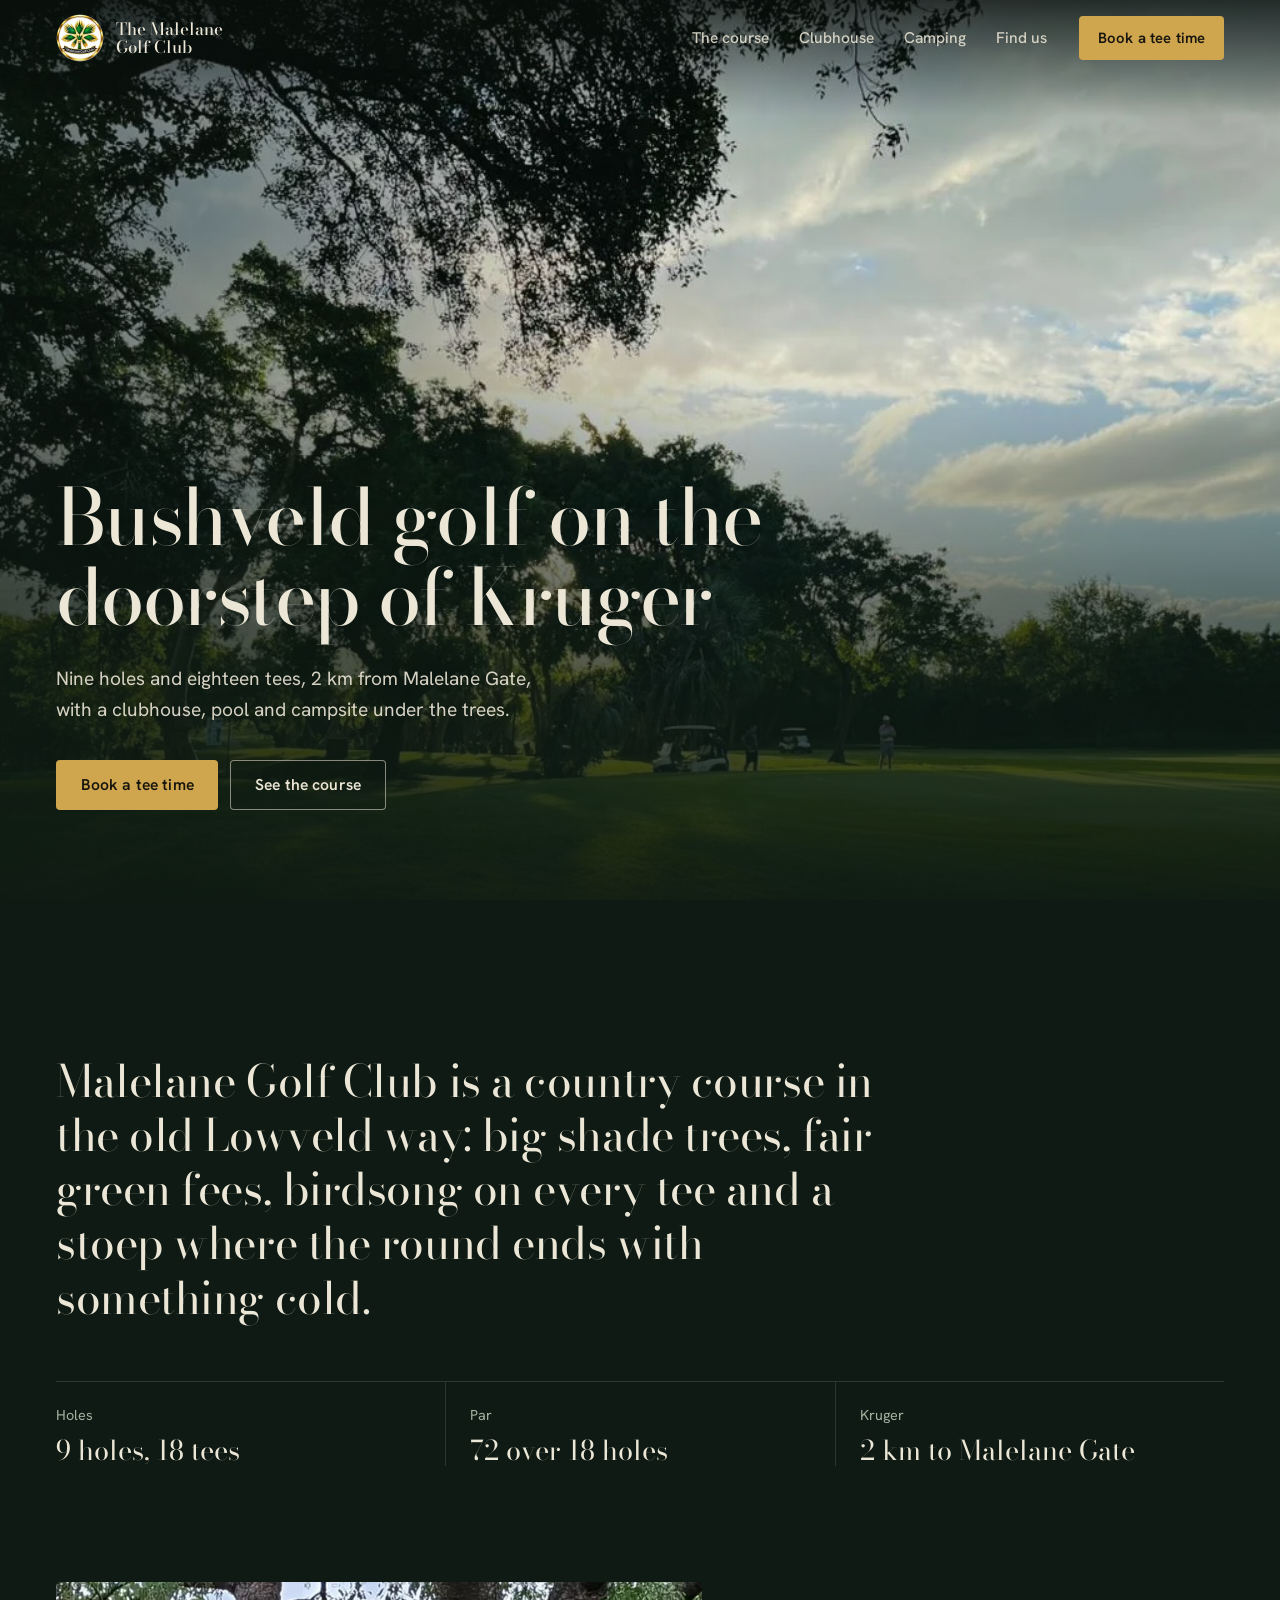
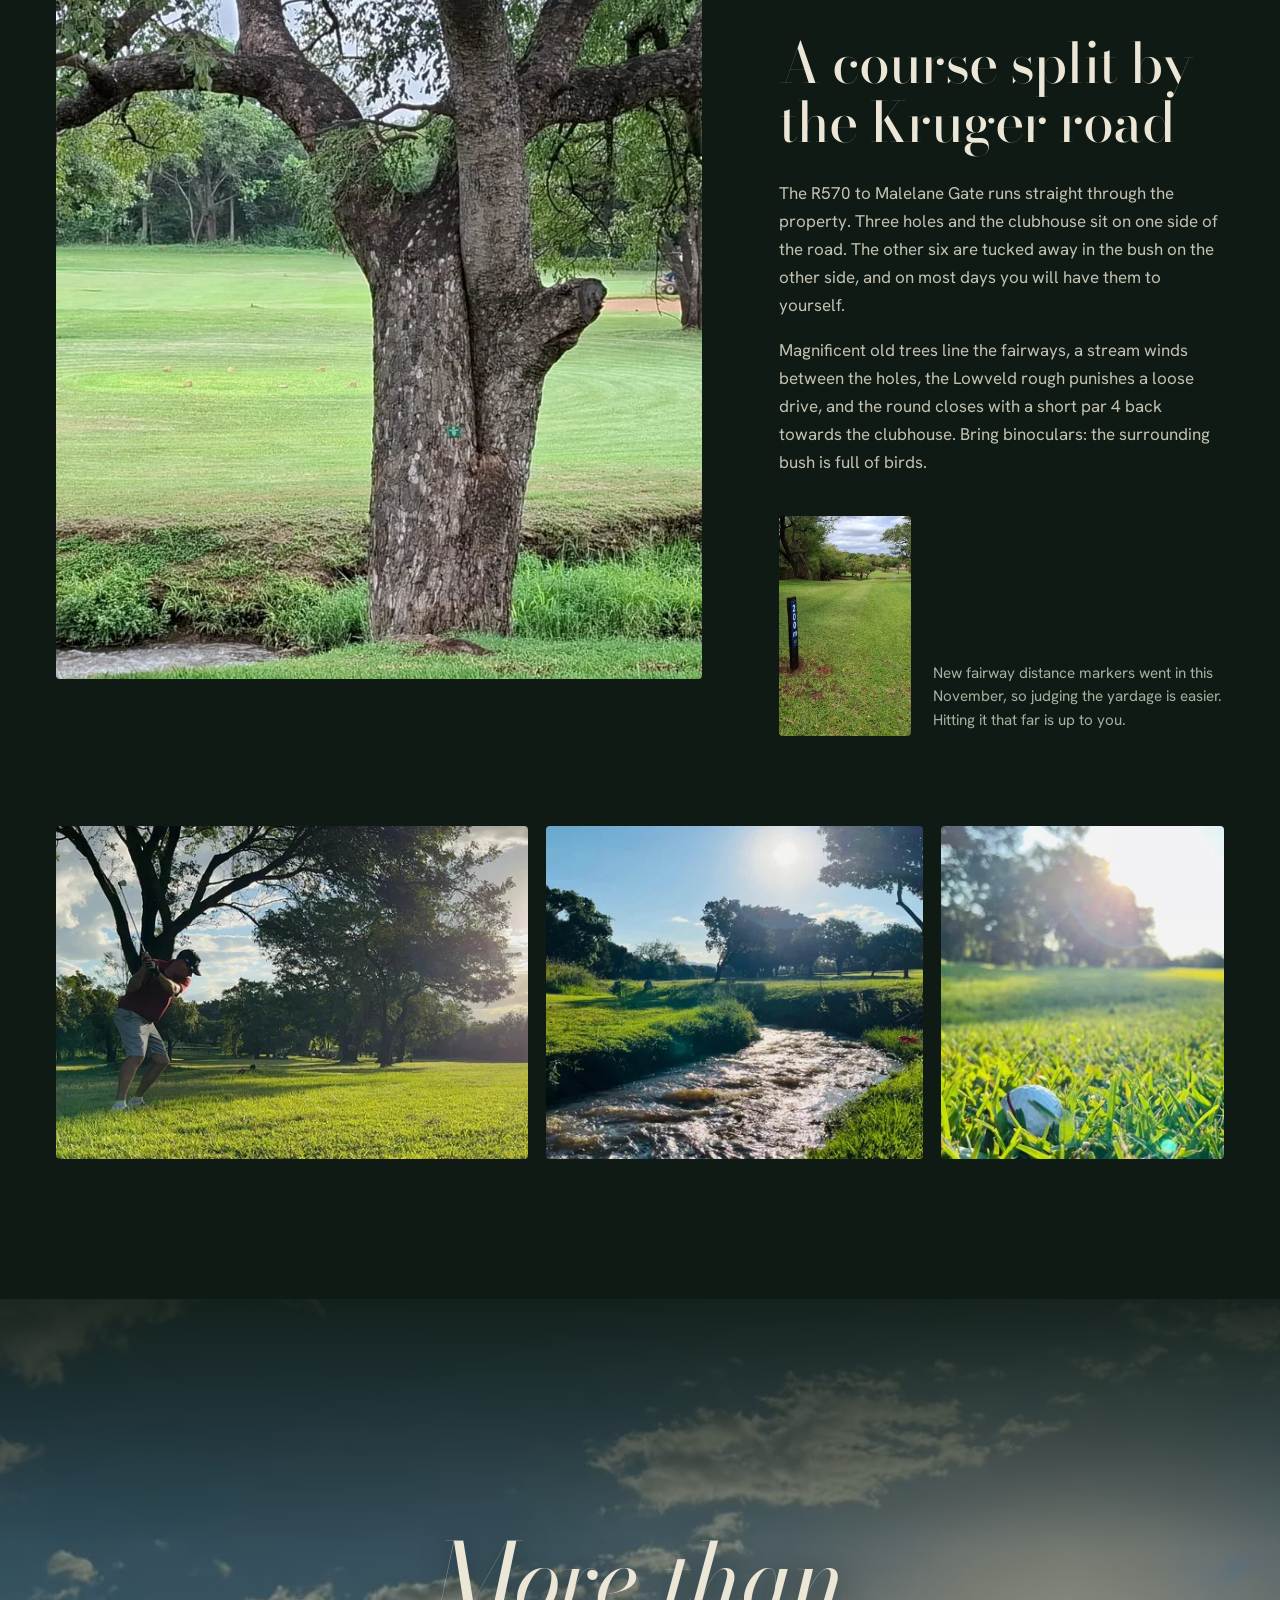
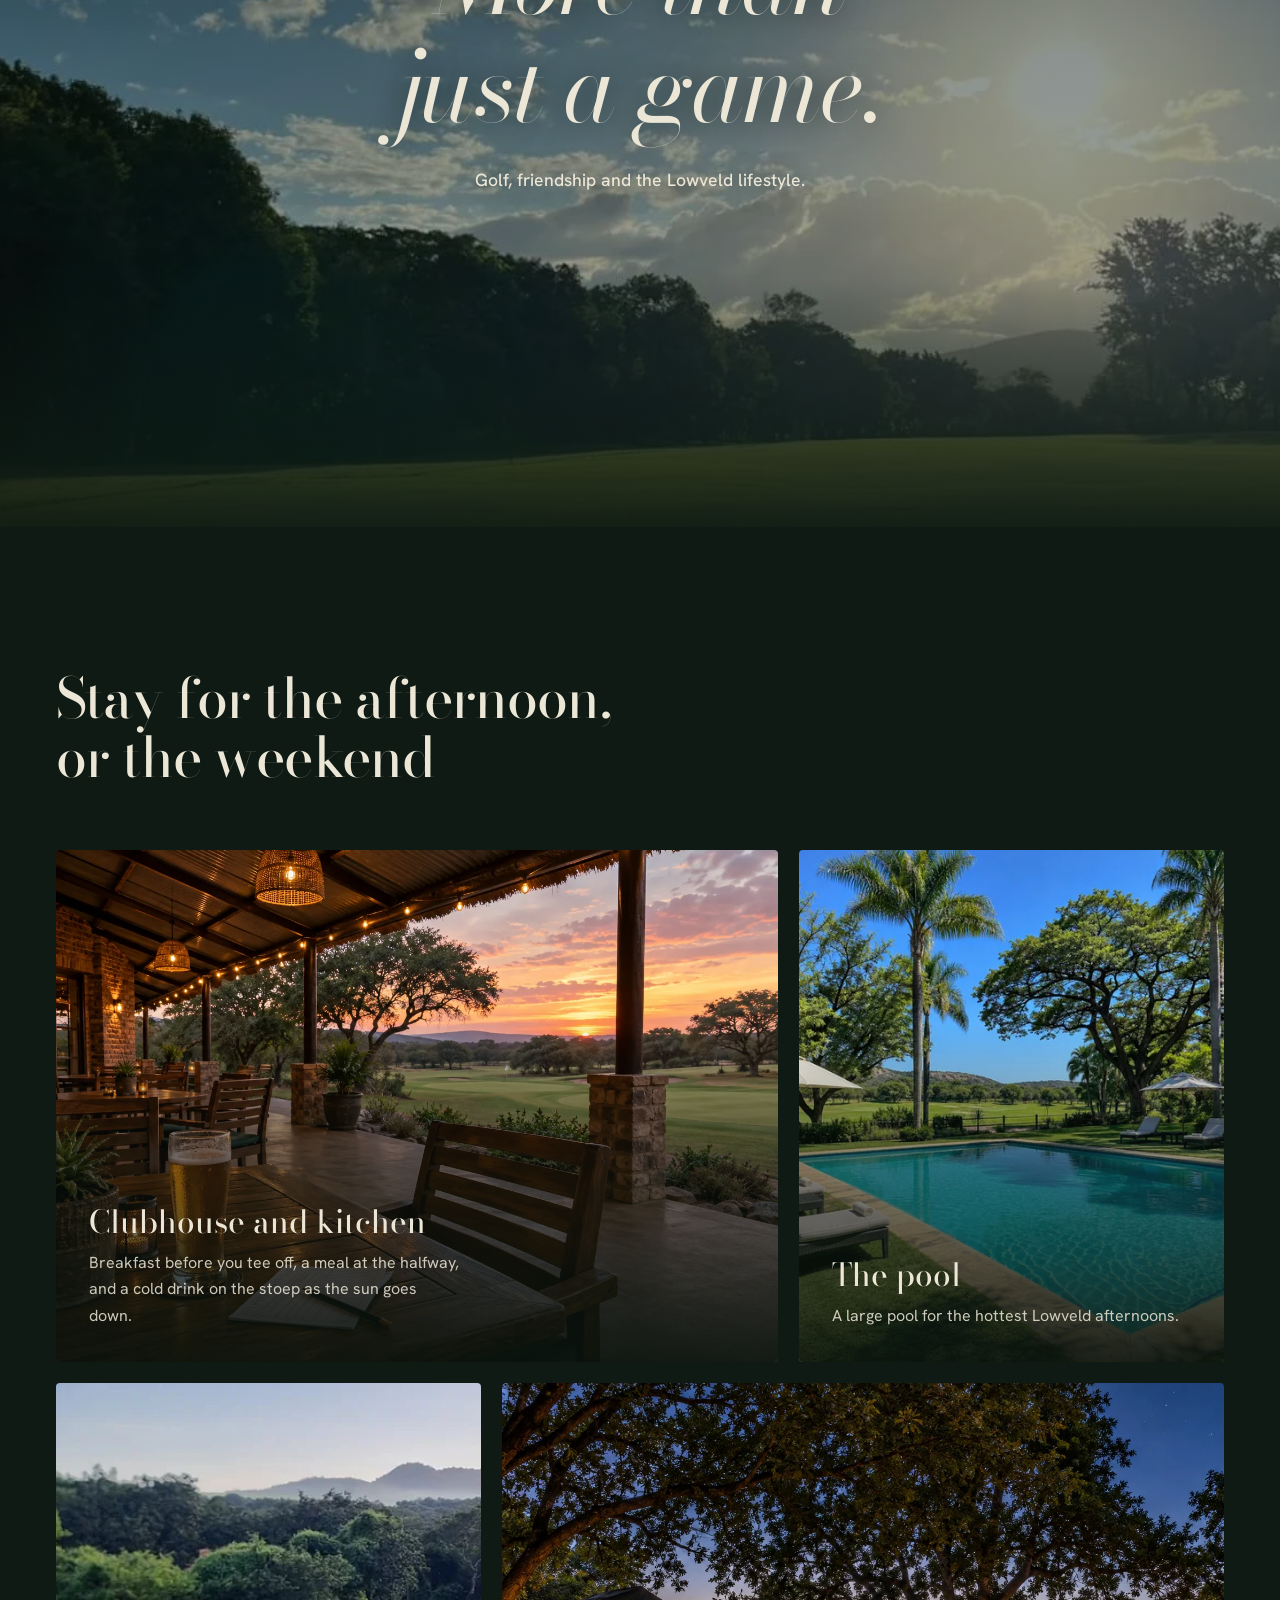
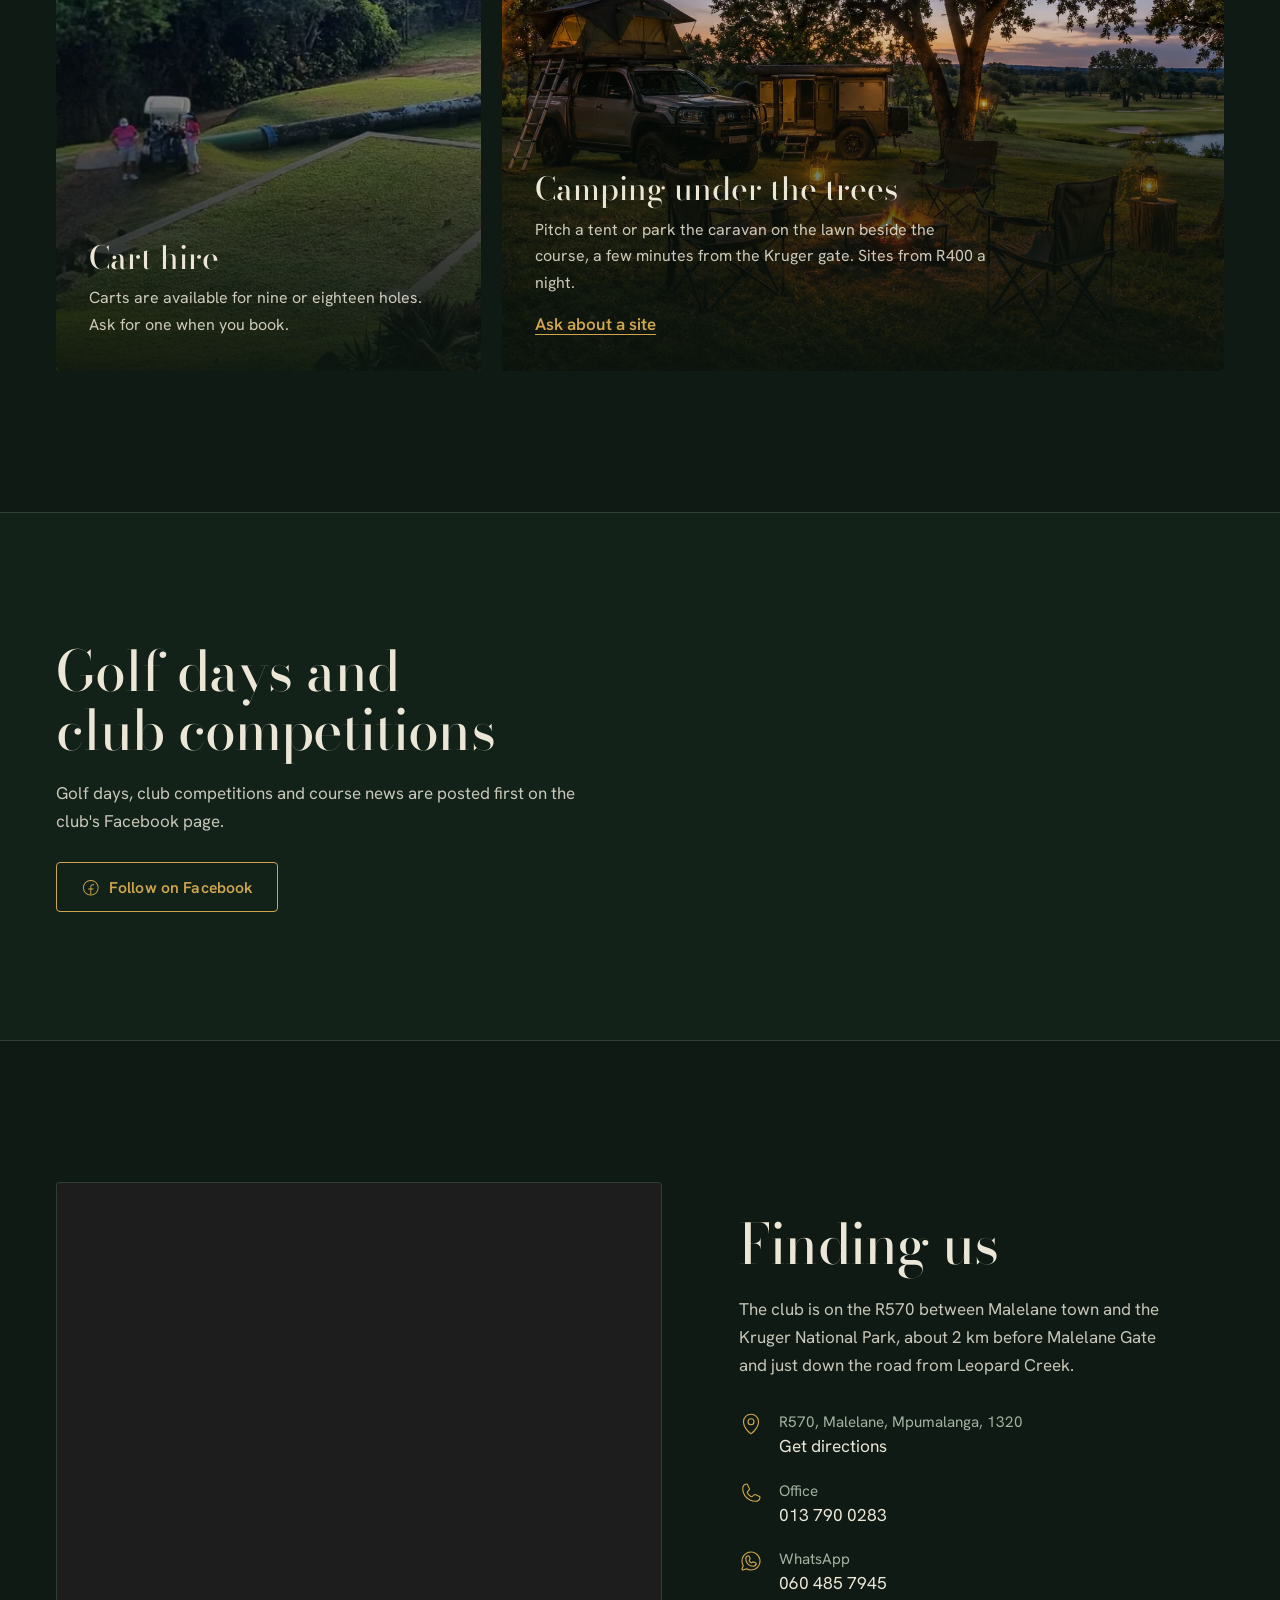
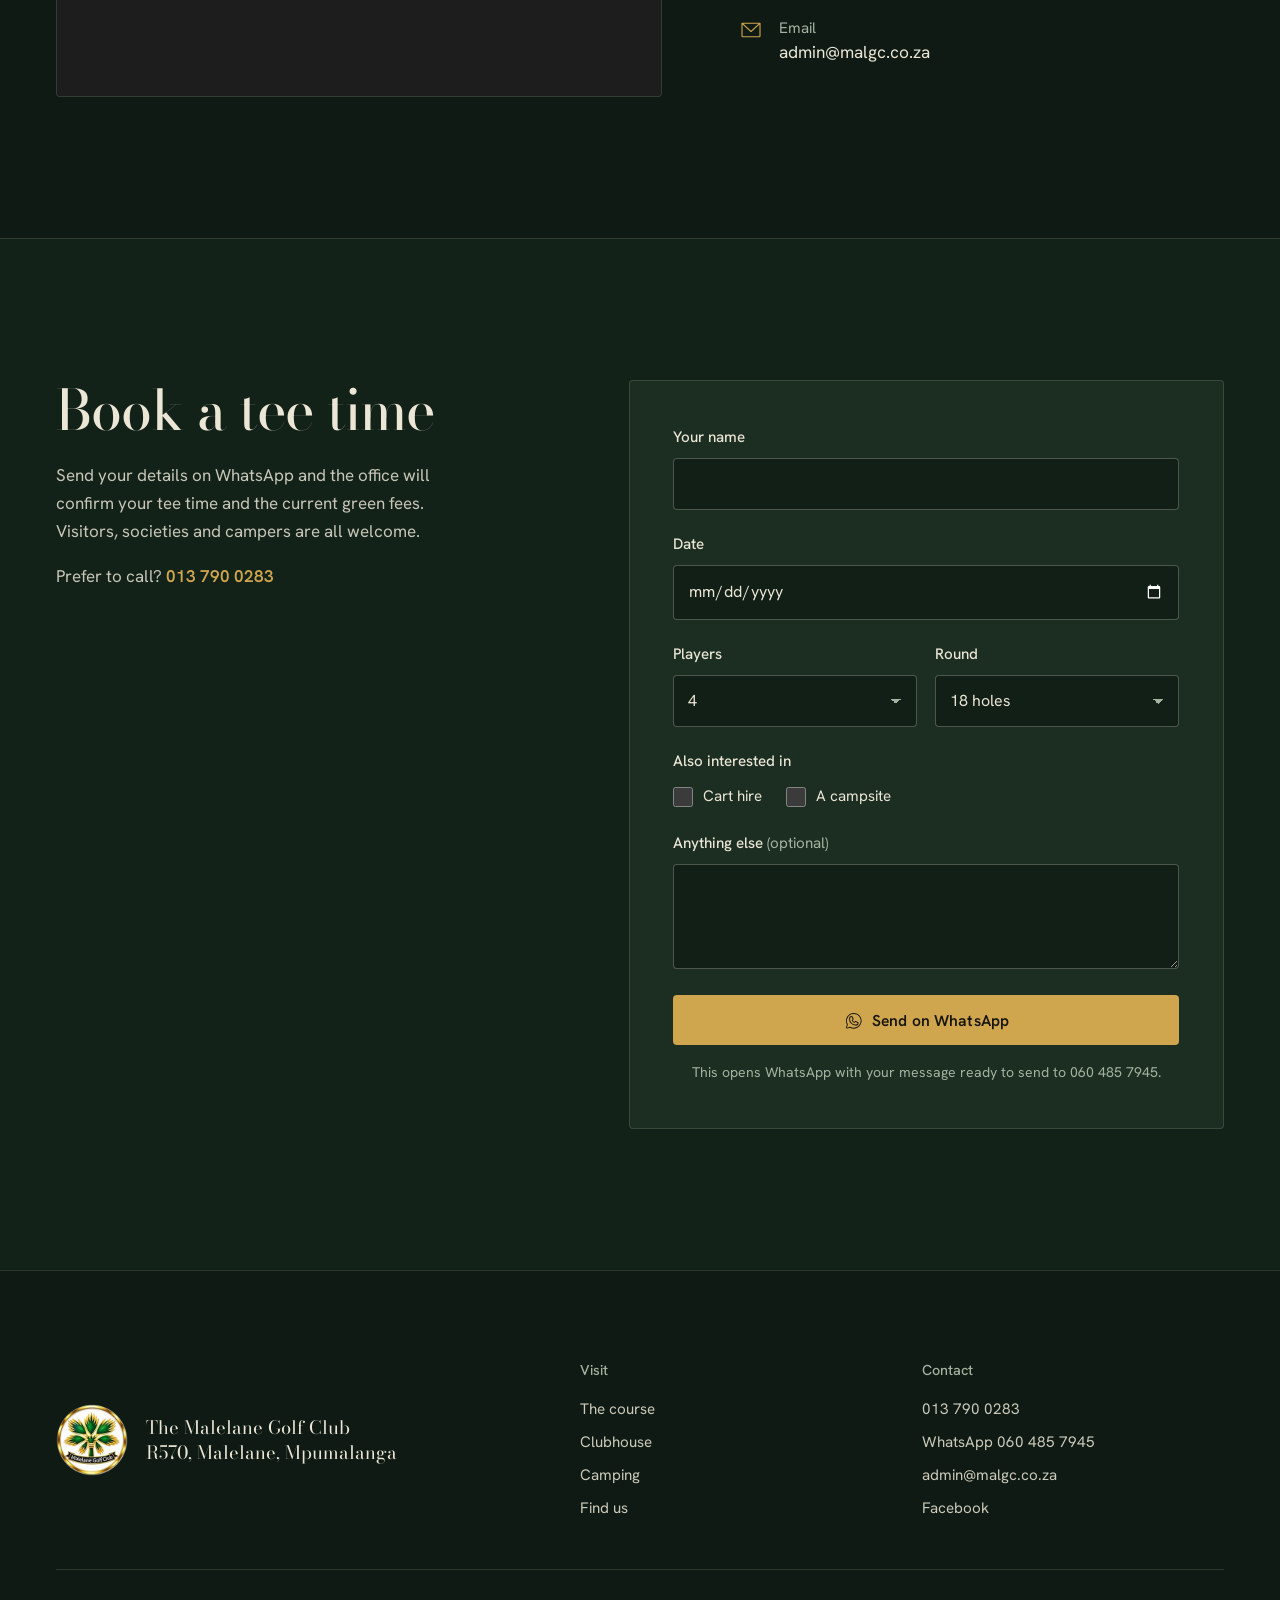
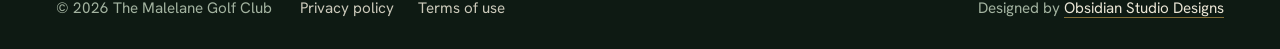
==== commit 5f5531cf: "Use the club's own course photos for the hero, course, banner and cart hire Co-Authored-By: Claude O" ====
--- a/index.html
+++ b/index.html
@@ -23,7 +23,7 @@
 <meta property="og:image:type" content="image/jpeg">
 <meta property="og:image:width" content="1200">
 <meta property="og:image:height" content="630">
-<meta property="og:image:alt" content="The Malelane Golf Club: a tree-lined bushveld fairway at golden hour">
+<meta property="og:image:alt" content="The Malelane Golf Club: golfers on a green under big old trees in late afternoon light">
 <meta name="twitter:card" content="summary_large_image">
 <meta name="twitter:title" content="The Malelane Golf Club | Bushveld golf on the doorstep of Kruger">
 <meta name="twitter:description" content="Nine holes, eighteen tees and a campsite under the trees, 2 km from Malelane Gate.">
@@ -38,9 +38,8 @@
 
 <link rel="preload" href="assets/fonts/bodoni-moda.woff2" as="font" type="font/woff2" crossorigin>
 <link rel="preload" href="assets/fonts/hanken-grotesk.woff2" as="font" type="font/woff2" crossorigin>
-<link rel="preload" href="assets/img/hero-wide-1536.webp" as="image" media="(min-width: 701px)">
-<link rel="preload" href="assets/img/hero-tall-864.webp" as="image" media="(max-width: 700px)">
-<link rel="stylesheet" href="assets/css/style.css?v=2">
+<link rel="preload" as="image" href="assets/img/hero-1920.webp" imagesrcset="assets/img/hero-960.webp 960w, assets/img/hero-1280.webp 1280w, assets/img/hero-1920.webp 1920w" imagesizes="(max-width: 700px) 220vw, 100vw">
+<link rel="stylesheet" href="assets/css/style.css?v=3">
 <script>document.documentElement.classList.replace('no-js','js')</script>
 
 <script type="application/ld+json">
@@ -124,8 +123,7 @@
 
   <section class="hero" aria-labelledby="hero-title">
     <picture class="hero__media">
-      <source media="(max-width: 700px)" srcset="assets/img/hero-tall-540.webp 540w, assets/img/hero-tall-864.webp 864w" sizes="100vw">
-      <img src="assets/img/hero-wide-1536.webp" srcset="assets/img/hero-wide-960.webp 960w, assets/img/hero-wide-1536.webp 1536w" sizes="100vw" width="1536" height="864" alt="A tree-lined fairway at Malelane Golf Club at golden hour, with the Malelane mountains on the horizon" fetchpriority="high">
+      <img src="assets/img/hero-1920.webp" srcset="assets/img/hero-960.webp 960w, assets/img/hero-1280.webp 1280w, assets/img/hero-1920.webp 1920w" sizes="(max-width: 700px) 220vw, 100vw" width="1920" height="1080" alt="Golfers and carts on a green at Malelane Golf Club in late afternoon light, under big old trees" fetchpriority="high">
     </picture>
     <div class="hero__content wrap">
       <h1 id="hero-title" class="hero__title">Bushveld golf on the doorstep of Kruger</h1>
@@ -149,23 +147,34 @@
   <section class="course" id="course" aria-labelledby="course-title">
     <div class="course__grid wrap">
       <figure class="course__hero">
-        <img src="assets/img/impala-1280.webp" srcset="assets/img/impala-640.webp 640w, assets/img/impala-1280.webp 1280w" sizes="(max-width: 900px) 100vw, 58vw" width="1280" height="960" alt="Impala grazing beside a green on a bushveld golf course" loading="lazy">
+        <img src="assets/img/tree-stream-895.webp" srcset="assets/img/tree-stream-640.webp 640w, assets/img/tree-stream-895.webp 895w" sizes="(max-width: 900px) 100vw, 58vw" width="895" height="898" alt="A large old tree on the bank of the stream beside a green at Malelane Golf Club" loading="lazy">
       </figure>
       <div class="course__text">
         <h2 id="course-title" class="h2">A course split by the Kruger road</h2>
         <p>The R570 to Malelane Gate runs straight through the property. Three holes and the clubhouse sit on one side of the road. The other six are tucked away in the bush on the other side, and on most days you will have them to yourself.</p>
-        <p>Magnificent old trees of every kind line the fairways, the Lowveld rough punishes a loose drive, and the round closes with a short par 4 back towards the clubhouse. Bring binoculars: the surrounding bush is full of birds.</p>
+        <p>Magnificent old trees line the fairways, a stream winds between the holes, the Lowveld rough punishes a loose drive, and the round closes with a short par 4 back towards the clubhouse. Bring binoculars: the surrounding bush is full of birds.</p>
         <figure class="course__marker">
           <img src="assets/img/marker-591.webp" srcset="assets/img/marker-420.webp 420w, assets/img/marker-591.webp 591w" sizes="(max-width: 900px) 40vw, 180px" width="591" height="1127" alt="A new 200 metre fairway distance marker on the course" loading="lazy">
           <figcaption>New fairway distance markers went in this November, so judging the yardage is easier. Hitting it that far is up to you.</figcaption>
         </figure>
       </div>
     </div>
+    <div class="strip wrap" role="list" aria-label="Photos from the course">
+      <figure class="strip__item strip__item--swing" role="listitem">
+        <img src="assets/img/swing-1280.webp" srcset="assets/img/swing-640.webp 640w, assets/img/swing-1280.webp 1280w" sizes="(max-width: 760px) 82vw, 42vw" width="1280" height="720" alt="A golfer playing an iron shot from the fairway into the afternoon sun" loading="lazy">
+      </figure>
+      <figure class="strip__item strip__item--stream" role="listitem">
+        <img src="assets/img/stream-1280.webp" srcset="assets/img/stream-640.webp 640w, assets/img/stream-1280.webp 1280w" sizes="(max-width: 760px) 82vw, 34vw" width="1280" height="720" alt="The stream running through the course between grassy banks and big trees" loading="lazy">
+      </figure>
+      <figure class="strip__item strip__item--ball" role="listitem">
+        <img src="assets/img/ball-947.webp" srcset="assets/img/ball-480.webp 480w, assets/img/ball-947.webp 947w" sizes="(max-width: 760px) 82vw, 24vw" width="947" height="720" alt="A golf ball sitting in the fairway grass with the sun behind the trees" loading="lazy">
+      </figure>
+    </div>
   </section>
 
   <section class="band" aria-label="More than just a game">
     <div class="band__media">
-      <img src="assets/img/dusk-1536.webp" srcset="assets/img/dusk-960.webp 960w, assets/img/dusk-1536.webp 1536w" sizes="100vw" width="1536" height="864" alt="A golfer finishing a swing in silhouette against a Lowveld sunset" loading="lazy">
+      <img src="assets/img/fairway-sky-1920.webp" srcset="assets/img/fairway-sky-960.webp 960w, assets/img/fairway-sky-1280.webp 1280w, assets/img/fairway-sky-1920.webp 1920w" sizes="100vw" width="1920" height="1080" alt="A wide fairway at Malelane Golf Club under a big blue sky and the midday sun" loading="lazy">
     </div>
     <div class="band__copy wrap">
       <p class="band__quote">More than just a game.</p>
@@ -199,7 +208,7 @@
         </div>
       </article>
       <article class="tile tile--carts">
-        <img src="assets/img/cartpath-960.webp" srcset="assets/img/cartpath-480.webp 480w, assets/img/cartpath-960.webp 960w" sizes="(max-width: 760px) 100vw, 34vw" width="960" height="1280" alt="A golf cart on a shaded cart path under big trees" loading="lazy">
+        <img src="assets/img/tee-cart-640.webp" srcset="assets/img/tee-cart-480.webp 480w, assets/img/tee-cart-640.webp 640w" sizes="(max-width: 760px) 100vw, 34vw" width="640" height="720" alt="Two golfers with their cart on a raised tee, with the Malelane mountains behind" loading="lazy">
         <div class="tile__body">
           <h3>Cart hire</h3>
           <p>Carts are available for nine or eighteen holes. Ask for one when you book.</p>
@@ -342,6 +351,6 @@
   </div>
 </footer>
 
-<script src="assets/js/main.js?v=1" defer></script>
+<script src="assets/js/main.js?v=2" defer></script>
 </body>
 </html>
--- a/assets/css/style.css
+++ b/assets/css/style.css
@@ -111,7 +111,7 @@
 }
 .nav::before {
   content: ""; position: absolute; inset: 0 0 -40px; z-index: -1; pointer-events: none;
-  background: linear-gradient(rgb(8 15 11 / .6), transparent);
+  background: linear-gradient(rgb(8 15 11 / .78), rgb(8 15 11 / .3) 60%, transparent);
   transition: opacity .4s var(--ease);
 }
 .nav.is-solid { background: rgb(14 26 19 / .92); backdrop-filter: blur(12px); -webkit-backdrop-filter: blur(12px); border-bottom-color: var(--line); }
@@ -196,7 +196,7 @@
 .course { padding-bottom: clamp(80px, 11vw, 150px); }
 .course__grid { display: grid; grid-template-columns: minmax(0, 1.45fr) minmax(0, 1fr); gap: clamp(36px, 6vw, 96px); align-items: start; }
 .course__hero { margin: 0; position: relative; }
-.course__hero img { width: 100%; aspect-ratio: 4 / 4.6; object-fit: cover; object-position: 38% 50%; border-radius: var(--radius); }
+.course__hero img { width: 100%; aspect-ratio: 1 / 1.08; object-fit: cover; object-position: 50% 50%; border-radius: var(--radius); }
 .course__text { padding-top: clamp(0px, 4vw, 56px); }
 .course__text .h2 { margin-bottom: 28px; max-width: 14ch; }
 .course__text > p { color: rgb(235 230 214 / .82); max-width: 46ch; }
@@ -204,11 +204,21 @@
 .course__marker img { width: 132px; aspect-ratio: 3 / 5; object-fit: cover; object-position: 50% 45%; border-radius: var(--radius); }
 .course__marker figcaption { font-size: .95rem; color: var(--sage); line-height: 1.55; padding-bottom: 4px; }
 
+/* Photo strip: the club's own photos, uneven widths so it reads as a set, not three cards */
+.strip { display: grid; grid-template-columns: 5fr 4fr 3fr; gap: clamp(12px, 1.4vw, 20px); margin-top: clamp(48px, 7vw, 96px); }
+.strip__item { margin: 0; overflow: hidden; border-radius: var(--radius); height: clamp(240px, 26vw, 380px); background: var(--shade); }
+.strip__item img { width: 100%; height: 100%; object-fit: cover; transition: transform 1.2s var(--ease); }
+.strip__item--swing img { object-position: 20% 50%; }
+.strip__item--ball img { object-position: 30% 70%; }
+@media (hover: hover) { .strip__item:hover img { transform: scale(1.03); } }
+
 /* Band */
 .band { position: relative; min-height: min(92vh, 860px); display: grid; align-items: center; overflow: hidden; isolation: isolate; text-align: center; }
 .band__media { position: absolute; inset: -12% 0; z-index: -2; }
 .band__media img { width: 100%; height: 100%; object-fit: cover; object-position: 50% 50%; }
-.band::after { content: ""; position: absolute; inset: 0; z-index: -1; background: linear-gradient(rgb(14 26 19 / .9), rgb(14 26 19 / .15) 30%, rgb(14 26 19 / .15) 70%, rgb(14 26 19 / .95)); }
+.band::after { content: ""; position: absolute; inset: 0; z-index: -1; background: linear-gradient(rgb(14 26 19 / .92), rgb(14 26 19 / .5) 30%, rgb(14 26 19 / .4) 70%, rgb(14 26 19 / .96)); }
+.band__sub { font-weight: 500; font-size: 1.15rem; opacity: 1 !important; }
+.band__quote, .band__sub { text-shadow: 0 2px 30px rgb(8 15 11 / .55); }
 .band__quote {
   font-family: var(--serif); font-style: italic; font-weight: 400;
   font-size: clamp(2.8rem, 1rem + 6.4vw, 6.6rem); line-height: 1.1; letter-spacing: -.02em;
@@ -239,6 +249,7 @@
 .tile--pool { min-height: clamp(420px, 40vw, 560px); }
 .tile--camping { min-height: clamp(460px, 46vw, 640px); }
 .tile--carts { min-height: clamp(460px, 46vw, 640px); }
+.tile--carts img { object-position: 30% 50%; }
 .tile--camping .tile__body { max-width: 52ch; }
 @media (min-width: 761px) {
   /* second row mirrors the first so the grid has rhythm: wide/narrow, then narrow/wide */
@@ -362,7 +373,10 @@
   :root { --nav-h: 68px; }
   .brand img { width: 42px; height: 42px; }
   .brand__name { font-size: 1rem; }
-  .hero__media img { object-position: 50% 50%; }
+  .hero__media img { object-position: 64% 50%; }
+  .strip { grid-template-columns: none; grid-auto-flow: column; grid-auto-columns: 82%; overflow-x: auto; scroll-snap-type: x mandatory; scrollbar-width: none; padding-bottom: 4px; }
+  .strip::-webkit-scrollbar { display: none; }
+  .strip__item { scroll-snap-align: start; height: 230px; }
   .hero::after { background: linear-gradient(to top, rgb(14 26 19 / .97) 0%, rgb(14 26 19 / .86) 38%, rgb(14 26 19 / .45) 58%, rgb(14 26 19 / 0) 78%); }
   .hero__title { text-shadow: 0 2px 24px rgb(8 15 11 / .45); }
   .hero__ctas .btn { flex: 1 1 auto; }
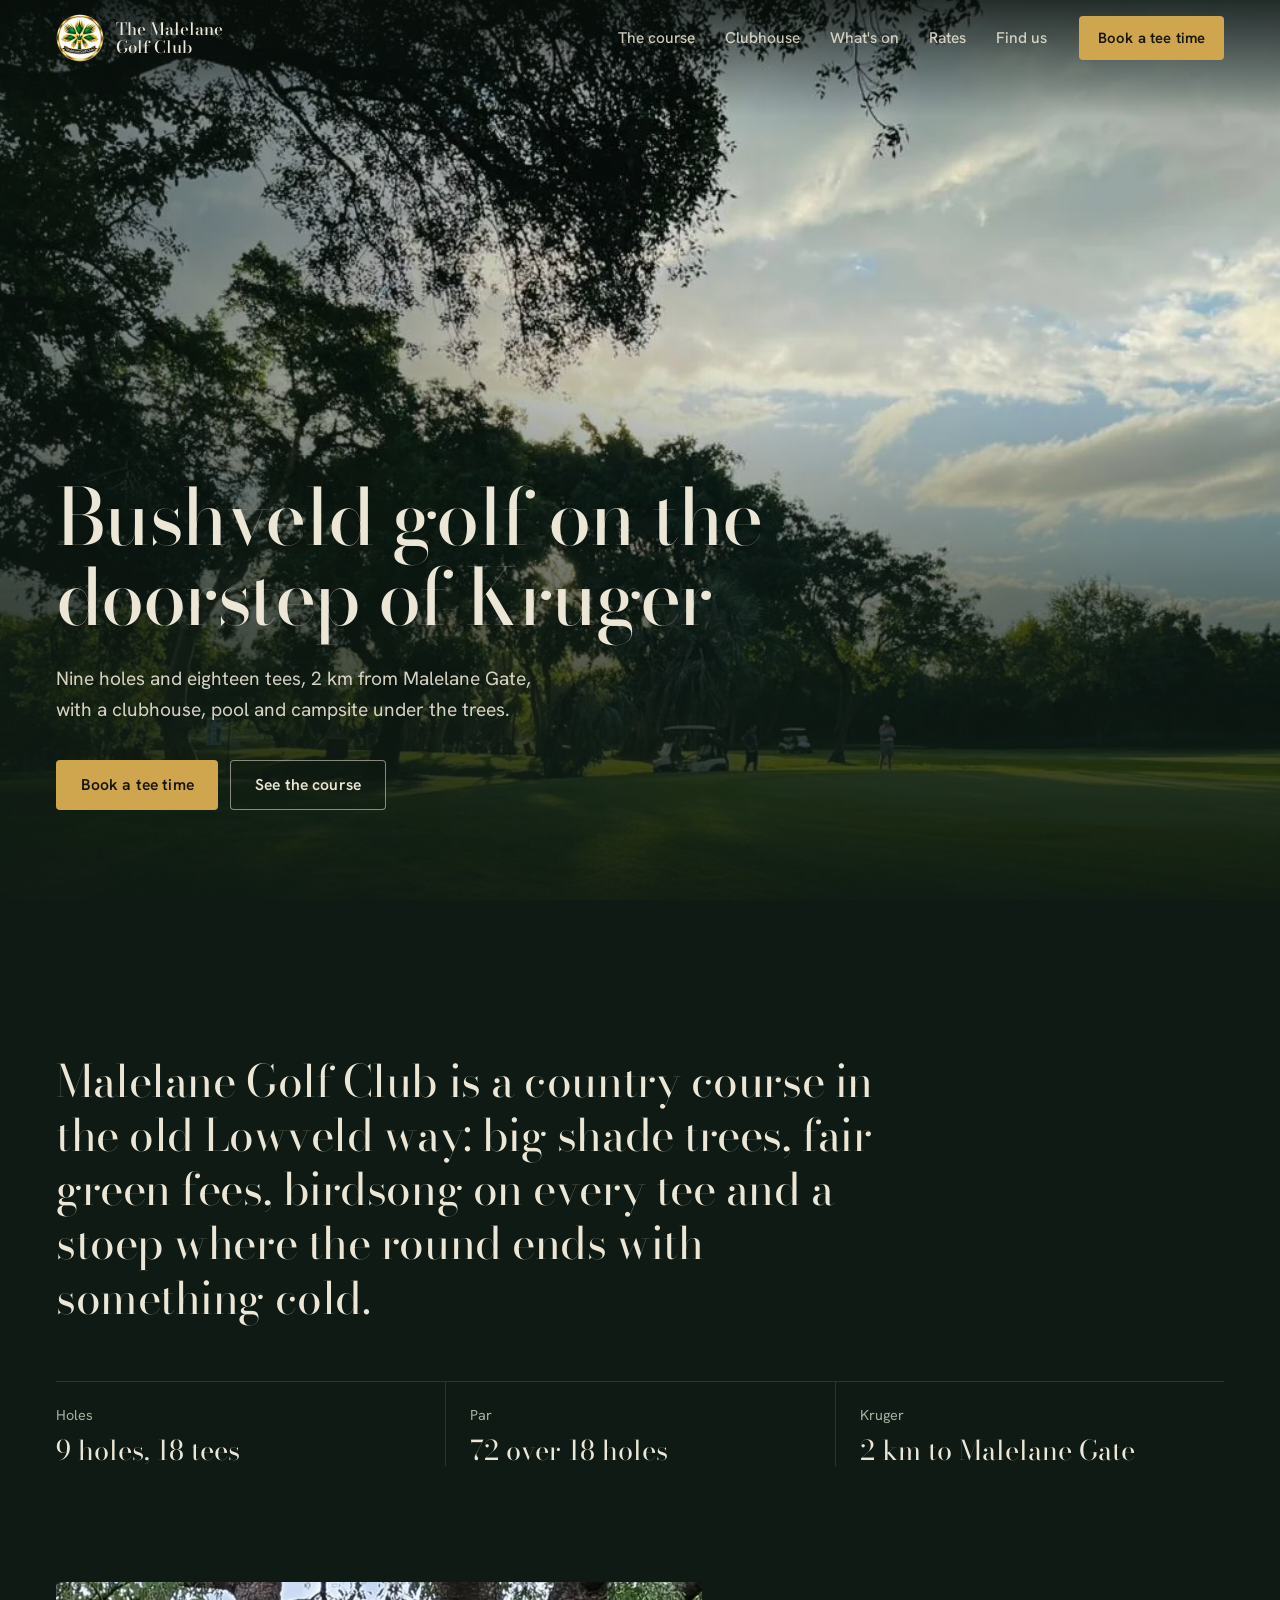
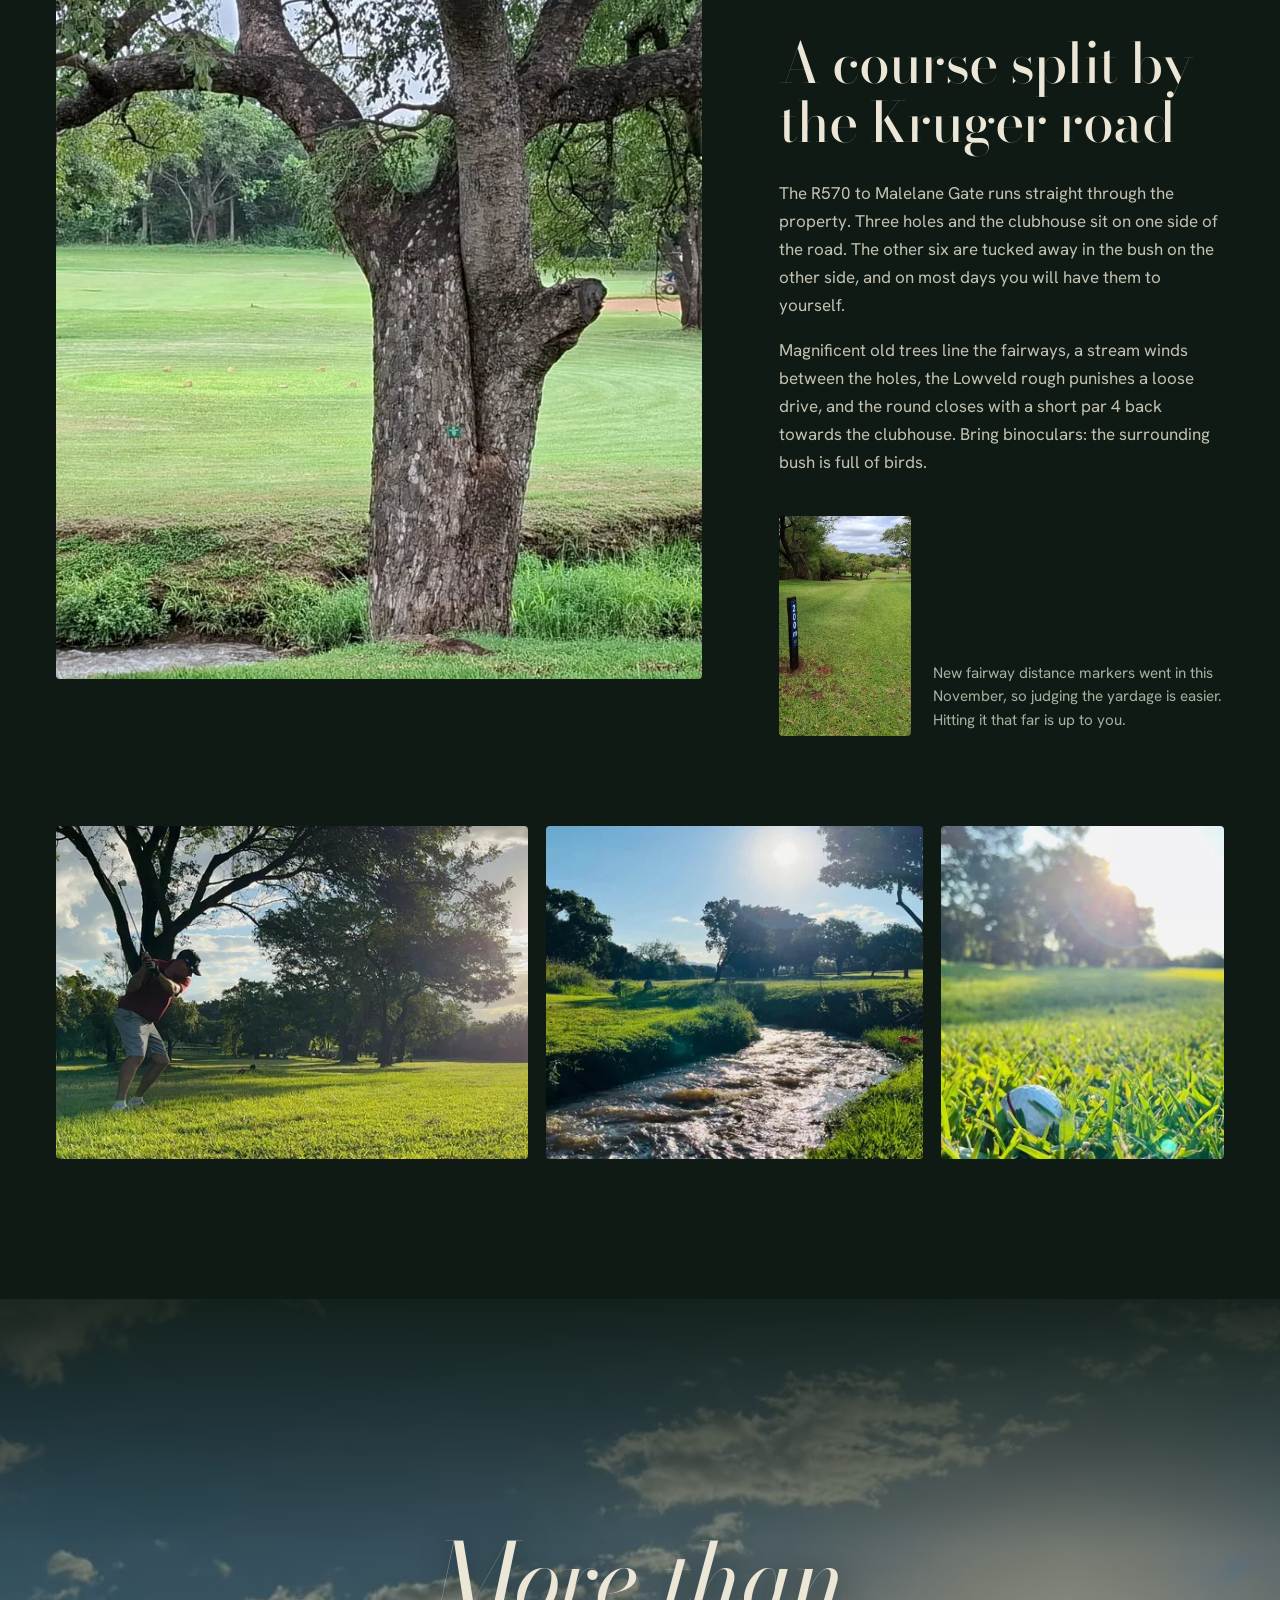
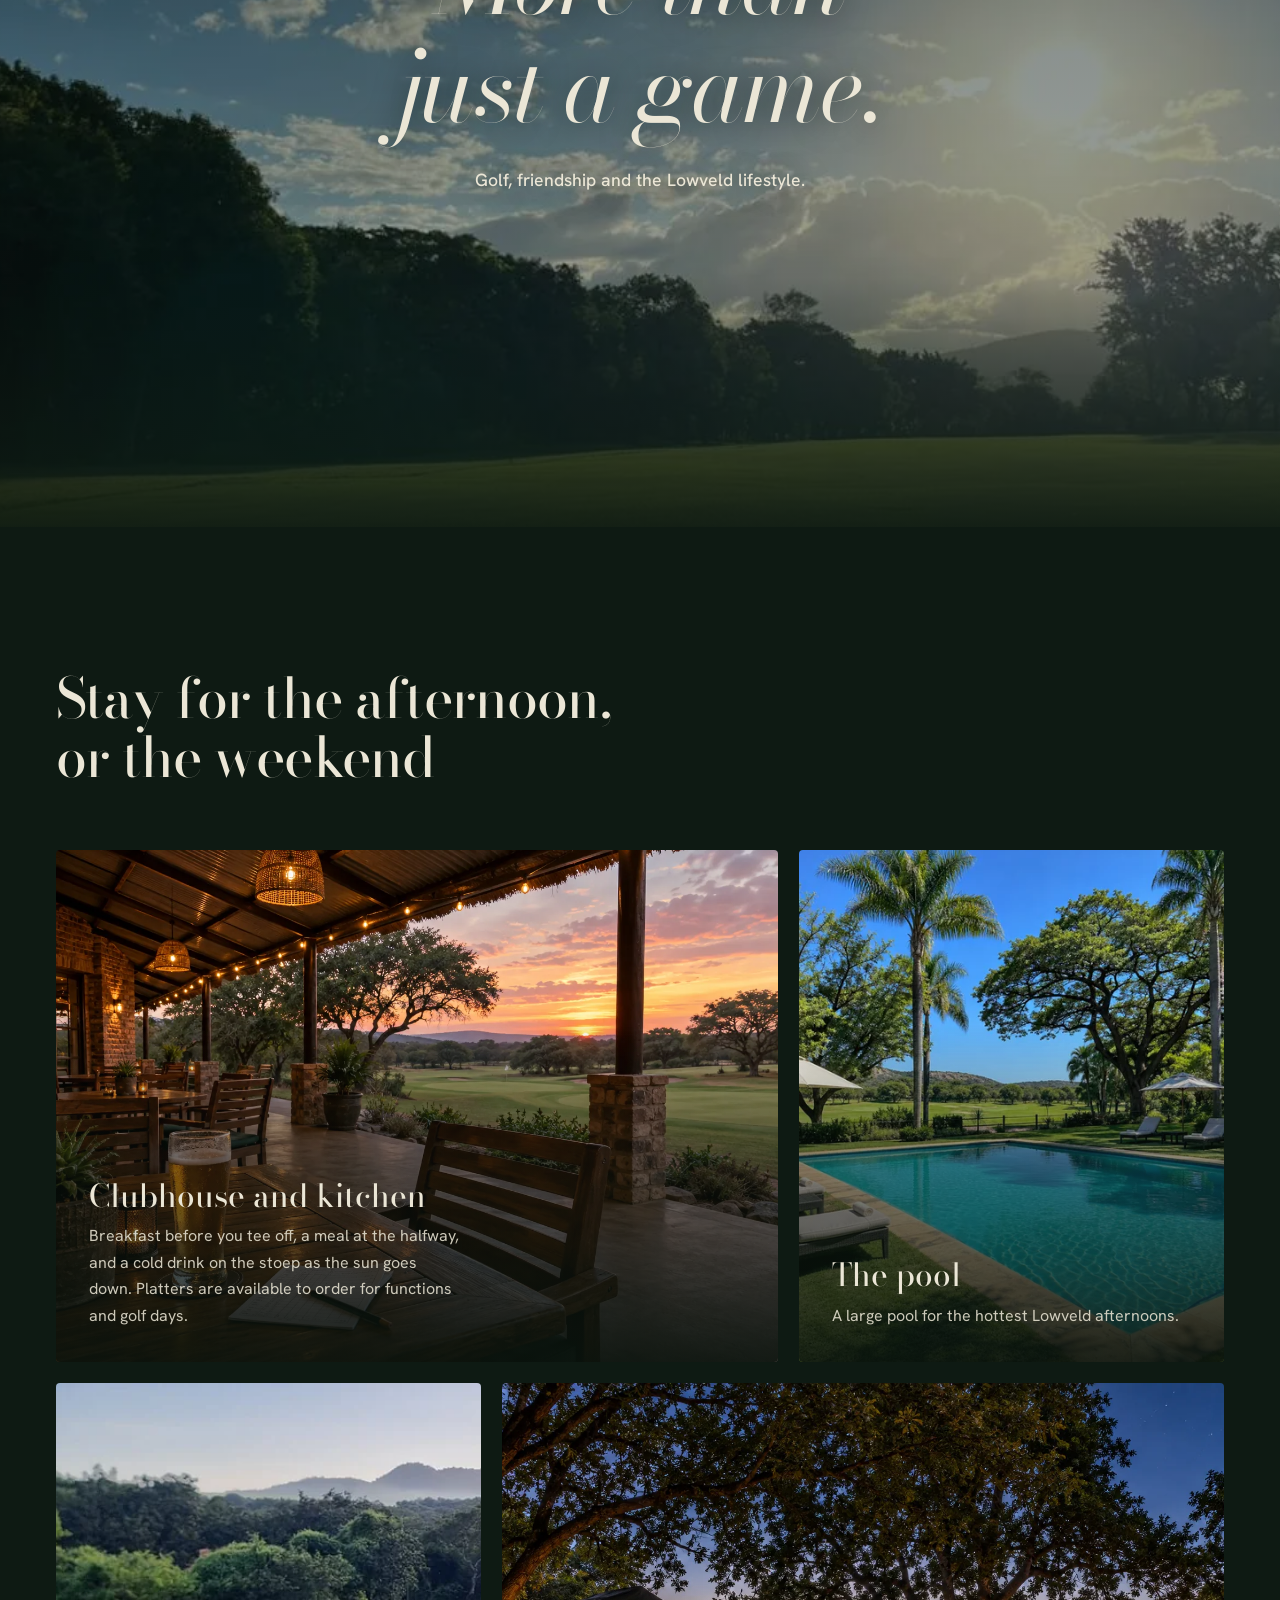
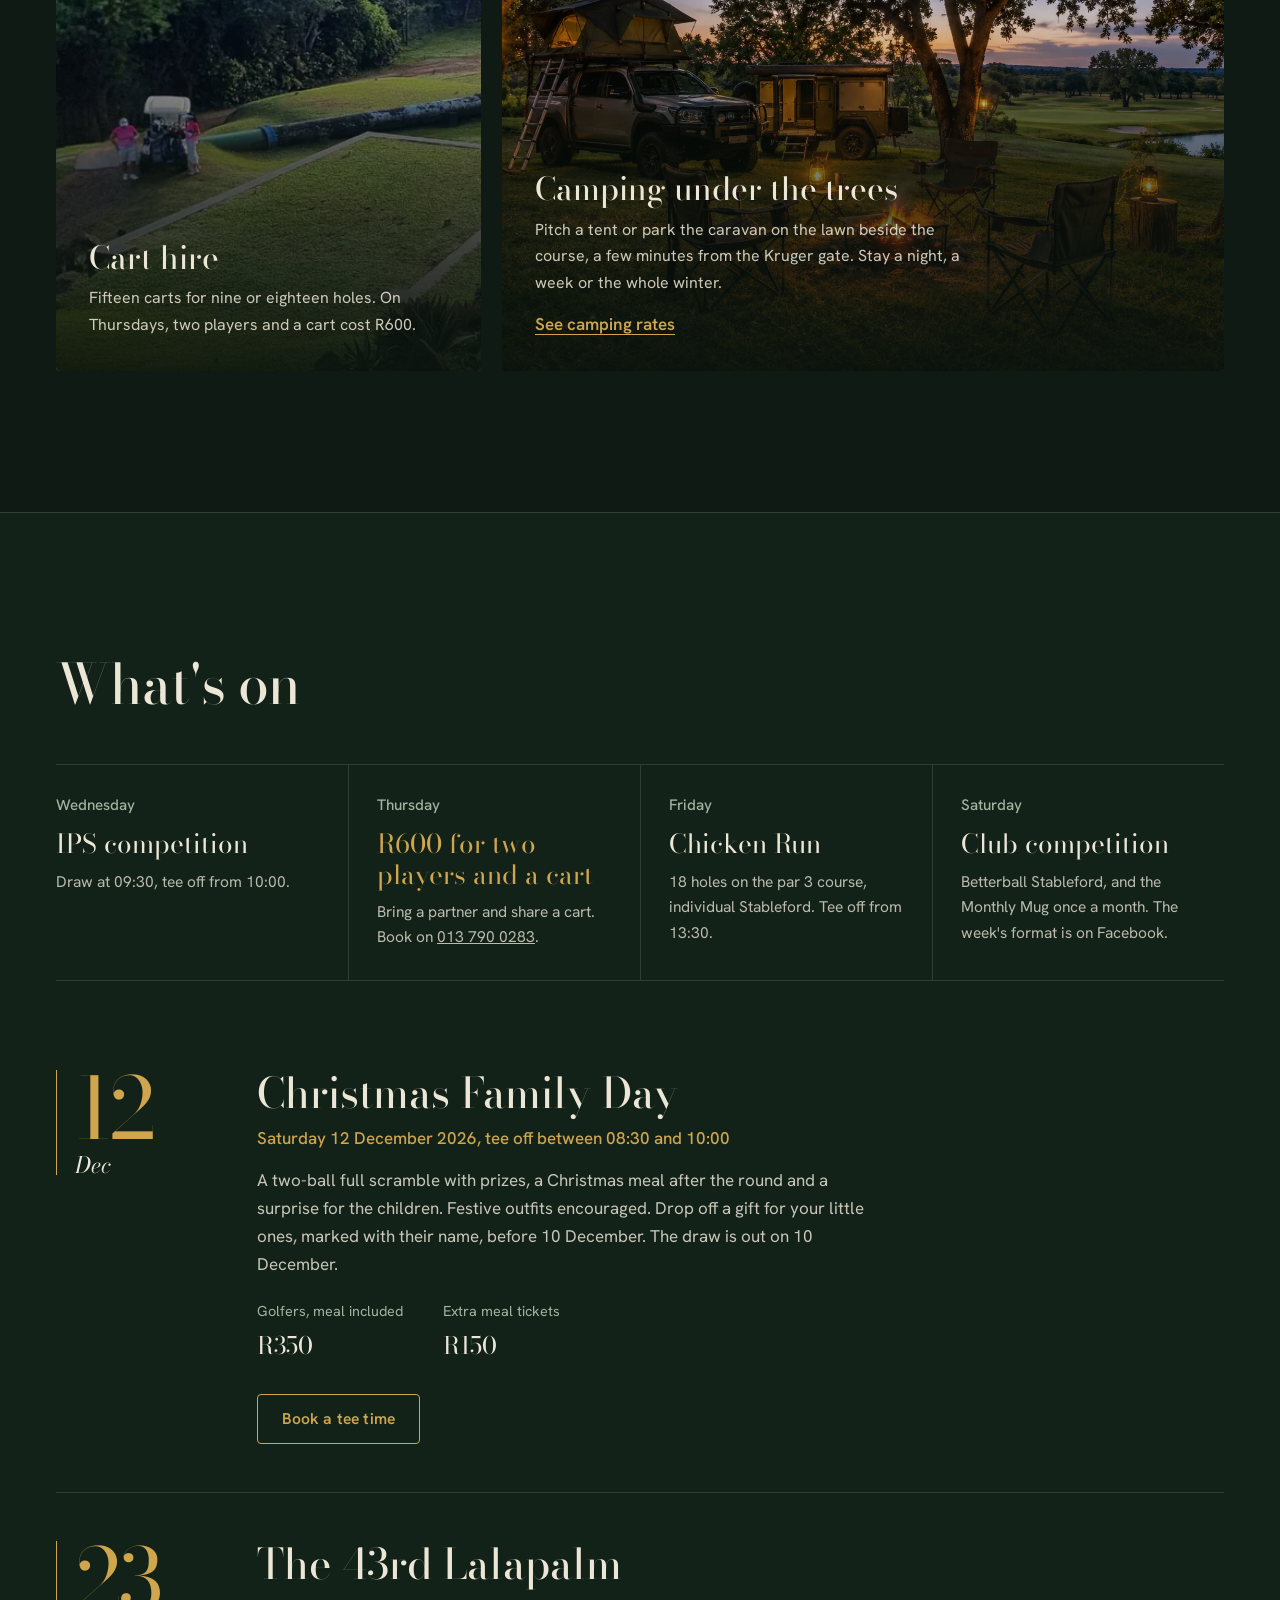
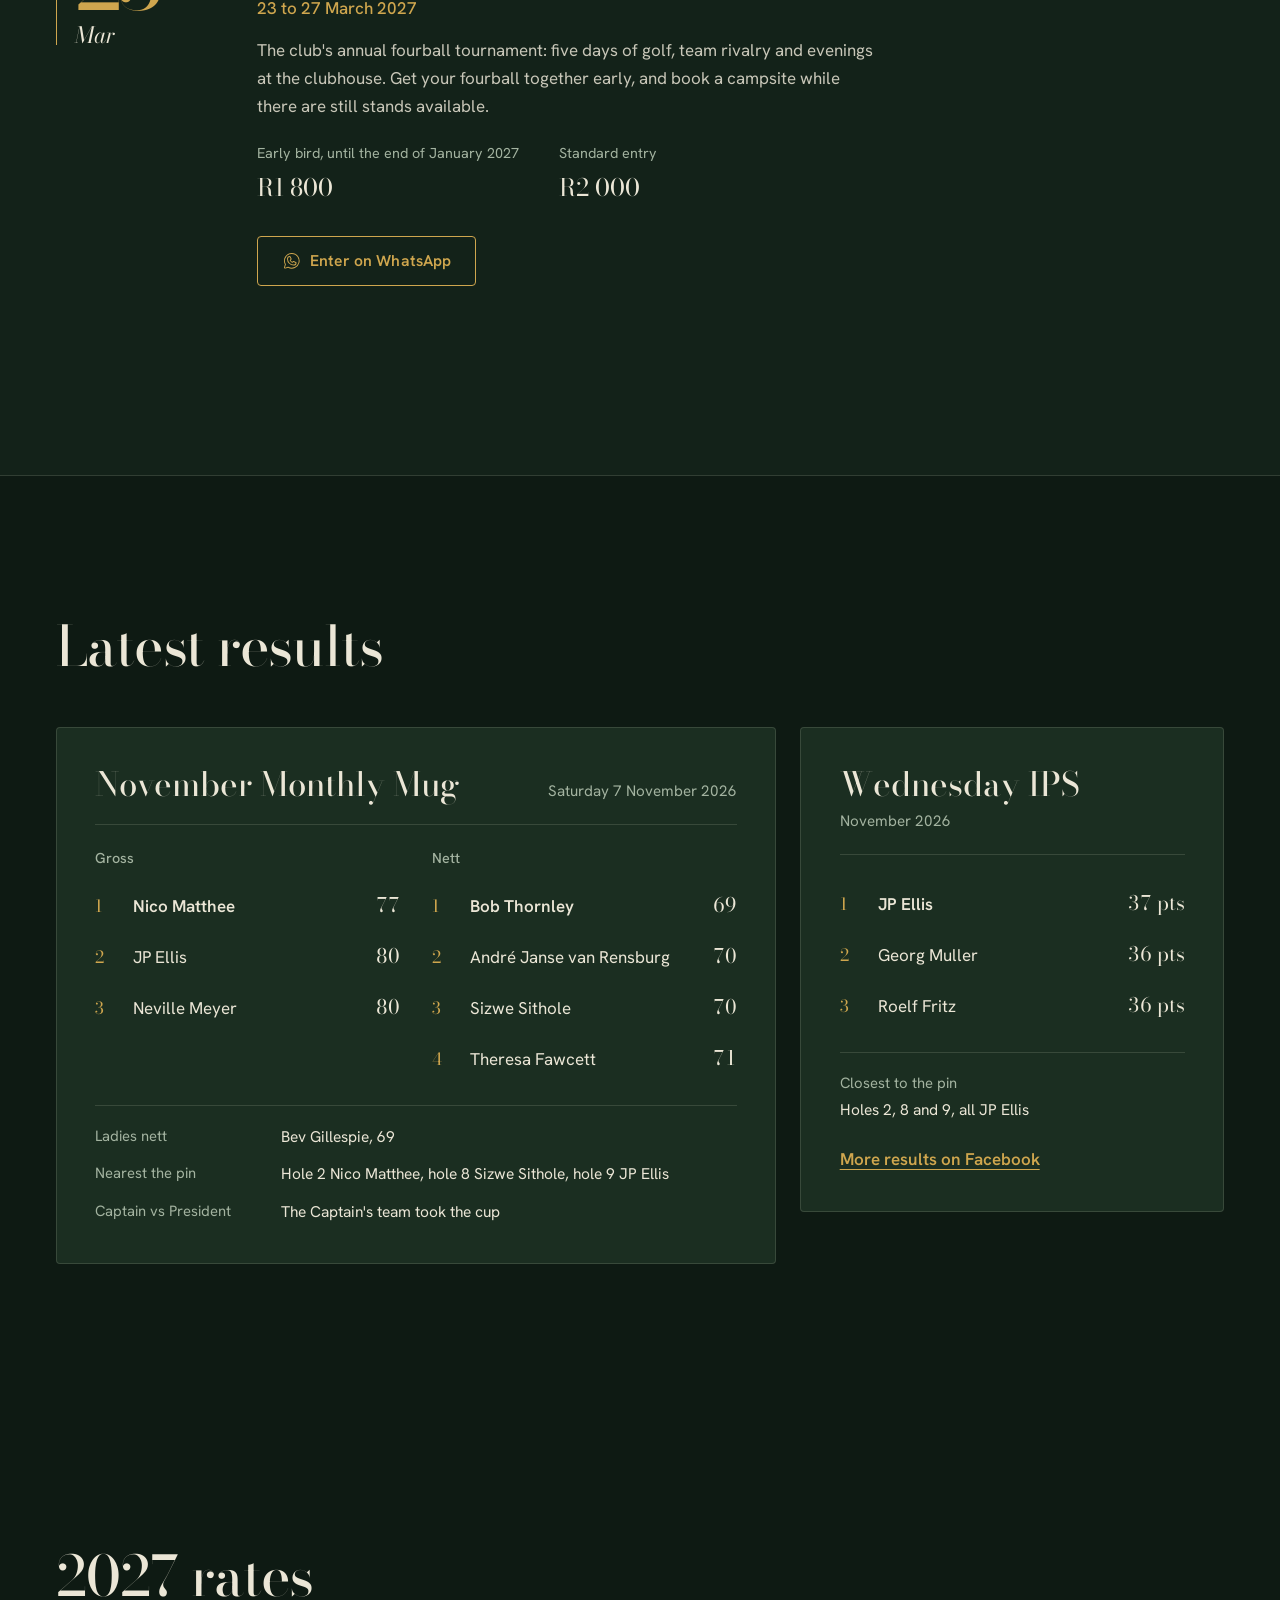
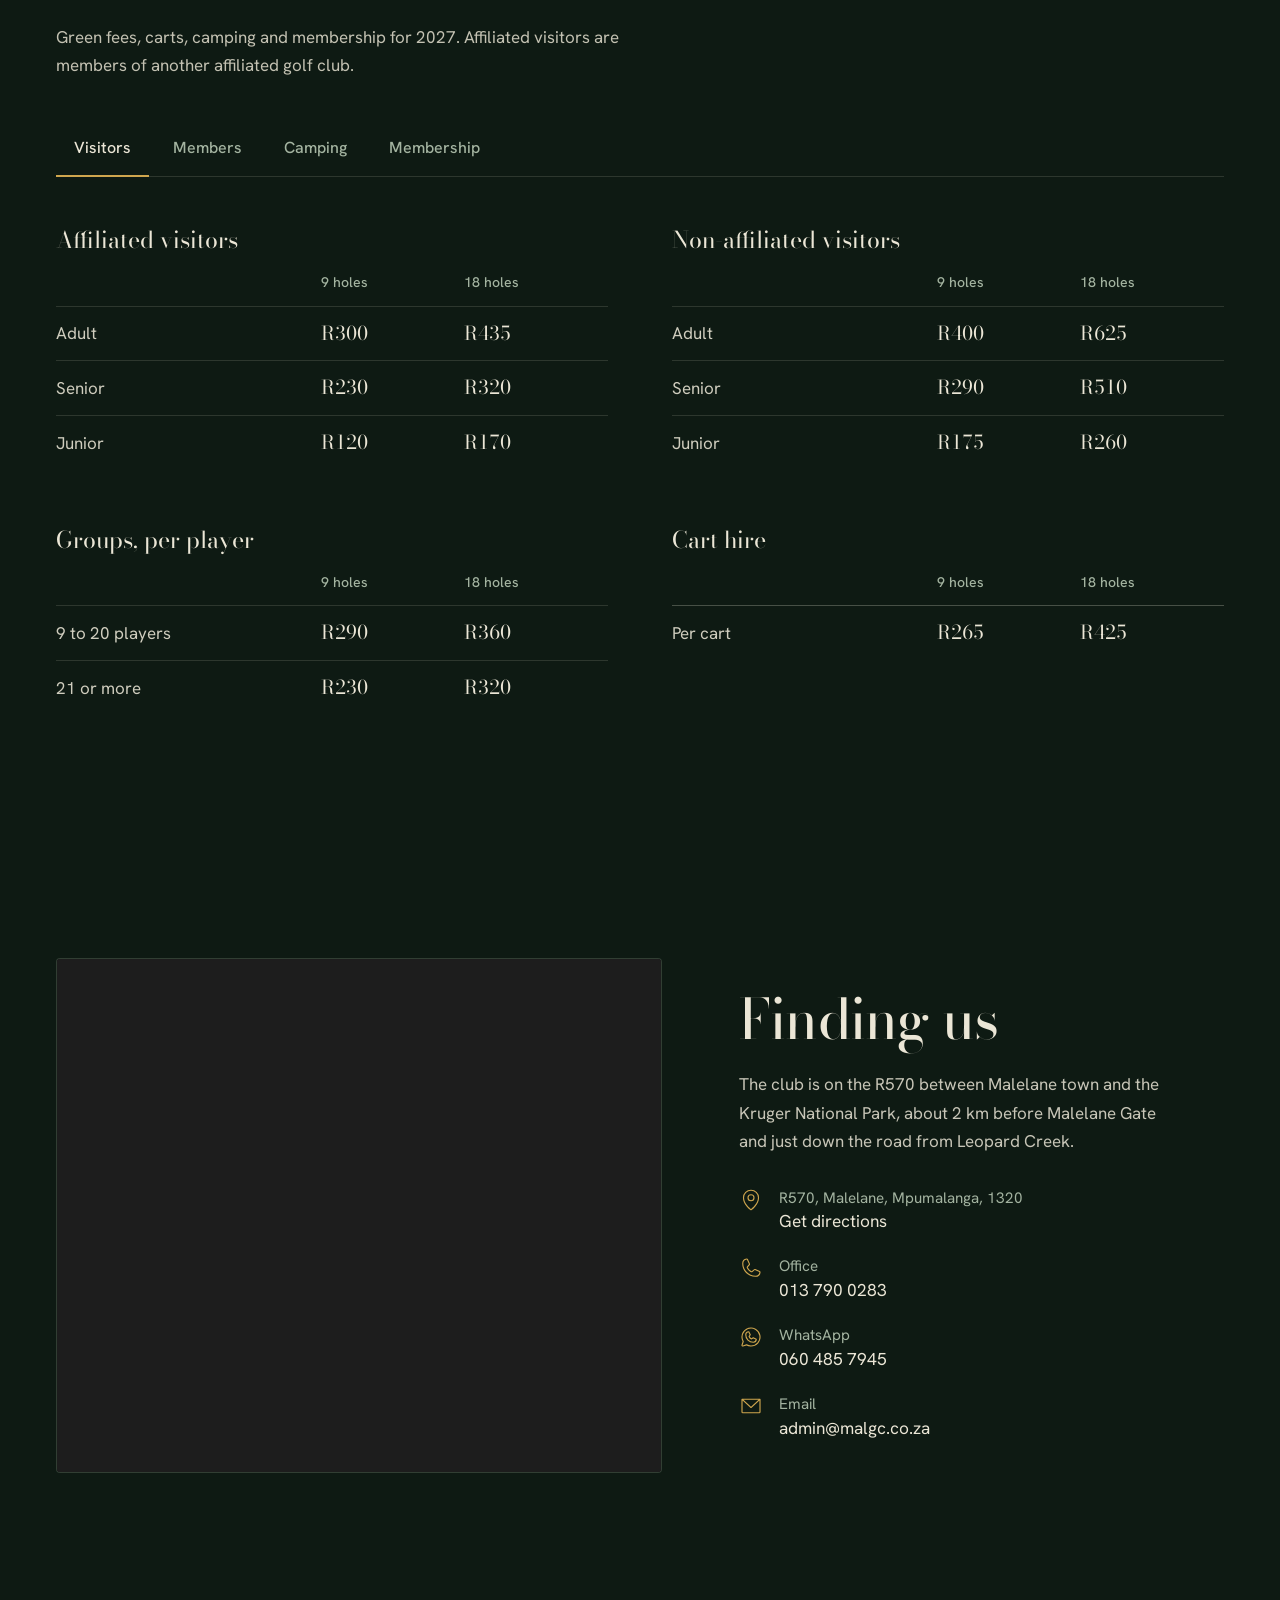
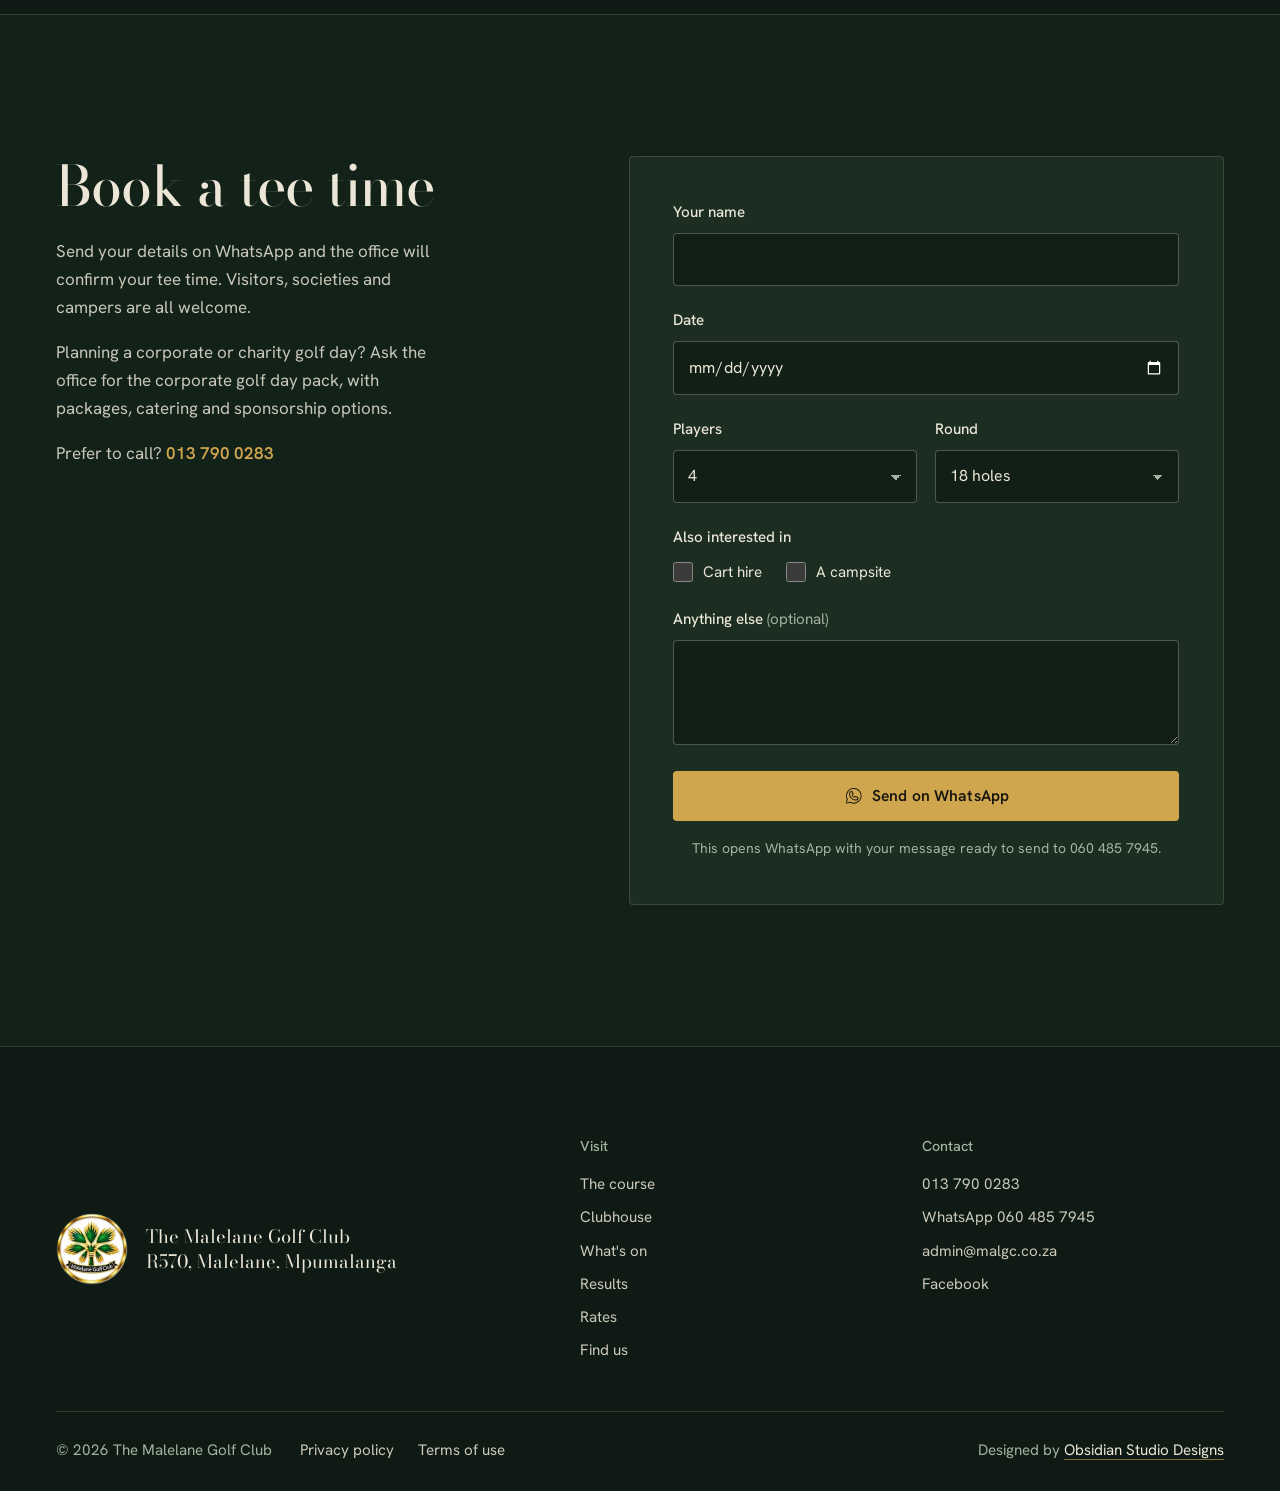
==== commit c6c1157c: "Add What's on, latest results and 2027 rates from the club's Facebook Co-Authored-By: Claude Opus 5." ====
--- a/index.html
+++ b/index.html
@@ -39,7 +39,7 @@
 <link rel="preload" href="assets/fonts/bodoni-moda.woff2" as="font" type="font/woff2" crossorigin>
 <link rel="preload" href="assets/fonts/hanken-grotesk.woff2" as="font" type="font/woff2" crossorigin>
 <link rel="preload" as="image" href="assets/img/hero-1920.webp" imagesrcset="assets/img/hero-960.webp 960w, assets/img/hero-1280.webp 1280w, assets/img/hero-1920.webp 1920w" imagesizes="(max-width: 700px) 220vw, 100vw">
-<link rel="stylesheet" href="assets/css/style.css?v=3">
+<link rel="stylesheet" href="assets/css/style.css?v=5">
 <script>document.documentElement.classList.replace('no-js','js')</script>
 
 <script type="application/ld+json">
@@ -47,7 +47,10 @@
   "@context": "https://schema.org",
   "@graph": [
     {
-      "@type": ["GolfCourse", "SportsActivityLocation"],
+      "@type": [
+        "GolfCourse",
+        "SportsActivityLocation"
+      ],
       "@id": "https://obsidianstudiodesigns.github.io/The-Malelane-Golf-Club/#club",
       "name": "The Malelane Golf Club",
       "alternateName": "Malelane Golf Club",
@@ -57,19 +60,65 @@
       "logo": "https://obsidianstudiodesigns.github.io/The-Malelane-Golf-Club/assets/img/badge-400.png",
       "telephone": "+27137900283",
       "email": "admin@malgc.co.za",
-      "address": {"@type": "PostalAddress", "streetAddress": "R570, Malelane Gate Road", "addressLocality": "Malelane", "addressRegion": "Mpumalanga", "postalCode": "1320", "addressCountry": "ZA"},
-      "areaServed": ["Malelane", "Nelspruit", "Mbombela", "Komatipoort", "Marloth Park", "Kruger National Park"],
+      "address": {
+        "@type": "PostalAddress",
+        "streetAddress": "R570, Malelane Gate Road",
+        "addressLocality": "Malelane",
+        "addressRegion": "Mpumalanga",
+        "postalCode": "1320",
+        "addressCountry": "ZA"
+      },
+      "areaServed": [
+        "Malelane",
+        "Nelspruit",
+        "Mbombela",
+        "Komatipoort",
+        "Marloth Park",
+        "Kruger National Park"
+      ],
       "amenityFeature": [
-        {"@type": "LocationFeatureSpecification", "name": "Campsite", "value": true},
-        {"@type": "LocationFeatureSpecification", "name": "Swimming pool", "value": true},
-        {"@type": "LocationFeatureSpecification", "name": "Clubhouse restaurant and bar", "value": true},
-        {"@type": "LocationFeatureSpecification", "name": "Golf cart hire", "value": true}
+        {
+          "@type": "LocationFeatureSpecification",
+          "name": "Campsite",
+          "value": true
+        },
+        {
+          "@type": "LocationFeatureSpecification",
+          "name": "Swimming pool",
+          "value": true
+        },
+        {
+          "@type": "LocationFeatureSpecification",
+          "name": "Clubhouse restaurant and bar",
+          "value": true
+        },
+        {
+          "@type": "LocationFeatureSpecification",
+          "name": "Golf cart hire",
+          "value": true
+        }
       ],
       "contactPoint": [
-        {"@type": "ContactPoint", "telephone": "+27137900283", "contactType": "reservations", "areaServed": "ZA", "availableLanguage": ["English", "Afrikaans"]},
-        {"@type": "ContactPoint", "telephone": "+27604857945", "contactType": "customer service", "description": "WhatsApp"}
+        {
+          "@type": "ContactPoint",
+          "telephone": "+27137900283",
+          "contactType": "reservations",
+          "areaServed": "ZA",
+          "availableLanguage": [
+            "English",
+            "Afrikaans"
+          ]
+        },
+        {
+          "@type": "ContactPoint",
+          "telephone": "+27604857945",
+          "contactType": "customer service",
+          "description": "WhatsApp"
+        }
       ],
-      "sameAs": ["https://www.facebook.com/themalelanegolfclub"]
+      "sameAs": [
+        "https://www.facebook.com/themalelanegolfclub"
+      ]
     },
     {
       "@type": "WebSite",
@@ -77,7 +126,138 @@
       "url": "https://obsidianstudiodesigns.github.io/The-Malelane-Golf-Club/",
       "name": "The Malelane Golf Club",
       "inLanguage": "en-ZA",
-      "publisher": {"@id": "https://obsidianstudiodesigns.github.io/The-Malelane-Golf-Club/#club"}
+      "publisher": {
+        "@id": "https://obsidianstudiodesigns.github.io/The-Malelane-Golf-Club/#club"
+      }
+    },
+    {
+      "@type": "SportsEvent",
+      "name": "Newcomers Golf Day",
+      "startDate": "2026-11-29T08:00:00+02:00",
+      "endDate": "2026-11-29T16:00:00+02:00",
+      "eventStatus": "https://schema.org/EventScheduled",
+      "eventAttendanceMode": "https://schema.org/OfflineEventAttendanceMode",
+      "location": {
+        "@type": "Place",
+        "name": "The Malelane Golf Club",
+        "address": {
+          "@type": "PostalAddress",
+          "streetAddress": "R570",
+          "addressLocality": "Malelane",
+          "addressRegion": "Mpumalanga",
+          "postalCode": "1320",
+          "addressCountry": "ZA"
+        }
+      },
+      "organizer": {
+        "@id": "https://obsidianstudiodesigns.github.io/The-Malelane-Golf-Club/#club"
+      },
+      "description": "The Pro Shop Nelspruit's Newcomers Golf Day at Malelane Golf Club, halfway meal included.",
+      "image": "https://obsidianstudiodesigns.github.io/The-Malelane-Golf-Club/assets/img/og-share.jpg",
+      "offers": [
+        {
+          "@type": "Offer",
+          "name": "Adult, 18 holes",
+          "price": "450",
+          "priceCurrency": "ZAR",
+          "url": "https://obsidianstudiodesigns.github.io/The-Malelane-Golf-Club/#whats-on",
+          "availability": "https://schema.org/InStock"
+        },
+        {
+          "@type": "Offer",
+          "name": "Adult, 9 holes",
+          "price": "400",
+          "priceCurrency": "ZAR",
+          "url": "https://obsidianstudiodesigns.github.io/The-Malelane-Golf-Club/#whats-on",
+          "availability": "https://schema.org/InStock"
+        }
+      ]
+    },
+    {
+      "@type": "SportsEvent",
+      "name": "Christmas Family Day",
+      "startDate": "2026-12-12T08:30:00+02:00",
+      "endDate": "2026-12-12T16:00:00+02:00",
+      "eventStatus": "https://schema.org/EventScheduled",
+      "eventAttendanceMode": "https://schema.org/OfflineEventAttendanceMode",
+      "location": {
+        "@type": "Place",
+        "name": "The Malelane Golf Club",
+        "address": {
+          "@type": "PostalAddress",
+          "streetAddress": "R570",
+          "addressLocality": "Malelane",
+          "addressRegion": "Mpumalanga",
+          "postalCode": "1320",
+          "addressCountry": "ZA"
+        }
+      },
+      "organizer": {
+        "@id": "https://obsidianstudiodesigns.github.io/The-Malelane-Golf-Club/#club"
+      },
+      "description": "Two-ball full scramble with prizes and a Christmas meal after the round.",
+      "image": "https://obsidianstudiodesigns.github.io/The-Malelane-Golf-Club/assets/img/og-share.jpg",
+      "offers": [
+        {
+          "@type": "Offer",
+          "name": "Golfer, meal included",
+          "price": "350",
+          "priceCurrency": "ZAR",
+          "url": "https://obsidianstudiodesigns.github.io/The-Malelane-Golf-Club/#whats-on",
+          "availability": "https://schema.org/InStock"
+        },
+        {
+          "@type": "Offer",
+          "name": "Extra meal ticket",
+          "price": "150",
+          "priceCurrency": "ZAR",
+          "url": "https://obsidianstudiodesigns.github.io/The-Malelane-Golf-Club/#whats-on",
+          "availability": "https://schema.org/InStock"
+        }
+      ]
+    },
+    {
+      "@type": "SportsEvent",
+      "name": "43rd Annual Lalapalm",
+      "startDate": "2027-03-23",
+      "endDate": "2027-03-27",
+      "eventStatus": "https://schema.org/EventScheduled",
+      "eventAttendanceMode": "https://schema.org/OfflineEventAttendanceMode",
+      "location": {
+        "@type": "Place",
+        "name": "The Malelane Golf Club",
+        "address": {
+          "@type": "PostalAddress",
+          "streetAddress": "R570",
+          "addressLocality": "Malelane",
+          "addressRegion": "Mpumalanga",
+          "postalCode": "1320",
+          "addressCountry": "ZA"
+        }
+      },
+      "organizer": {
+        "@id": "https://obsidianstudiodesigns.github.io/The-Malelane-Golf-Club/#club"
+      },
+      "description": "Malelane Golf Club's annual five-day fourball tournament.",
+      "image": "https://obsidianstudiodesigns.github.io/The-Malelane-Golf-Club/assets/img/og-share.jpg",
+      "offers": [
+        {
+          "@type": "Offer",
+          "name": "Early bird entry, per player",
+          "price": "1800",
+          "priceCurrency": "ZAR",
+          "url": "https://obsidianstudiodesigns.github.io/The-Malelane-Golf-Club/#whats-on",
+          "availability": "https://schema.org/InStock"
+        },
+        {
+          "@type": "Offer",
+          "name": "Standard entry, per player",
+          "price": "2000",
+          "priceCurrency": "ZAR",
+          "url": "https://obsidianstudiodesigns.github.io/The-Malelane-Golf-Club/#whats-on",
+          "availability": "https://schema.org/InStock"
+        }
+      ]
     }
   ]
 }
@@ -95,7 +275,8 @@
     <nav class="nav__links" aria-label="Main">
       <a href="#course">The course</a>
       <a href="#clubhouse">Clubhouse</a>
-      <a href="#camping">Camping</a>
+      <a href="#whats-on">What's on</a>
+      <a href="#rates">Rates</a>
       <a href="#visit">Find us</a>
     </nav>
     <a class="btn btn--gold nav__cta" href="#book">Book a tee time</a>
@@ -109,7 +290,9 @@
   <nav aria-label="Mobile">
     <a href="#course">The course</a>
     <a href="#clubhouse">Clubhouse</a>
-    <a href="#camping">Camping</a>
+    <a href="#whats-on">What's on</a>
+    <a href="#results">Results</a>
+    <a href="#rates">Rates</a>
     <a href="#visit">Find us</a>
     <a href="#book">Book a tee time</a>
   </nav>
@@ -189,7 +372,7 @@
         <img src="assets/img/clubhouse-1280.webp" srcset="assets/img/clubhouse-640.webp 640w, assets/img/clubhouse-1280.webp 1280w" sizes="(max-width: 760px) 100vw, 60vw" width="1280" height="960" alt="The clubhouse stoep at dusk looking out over the course" loading="lazy">
         <div class="tile__body">
           <h3>Clubhouse and kitchen</h3>
-          <p>Breakfast before you tee off, a meal at the halfway, and a cold drink on the stoep as the sun goes down.</p>
+          <p>Breakfast before you tee off, a meal at the halfway, and a cold drink on the stoep as the sun goes down. Platters are available to order for functions and golf days.</p>
         </div>
       </article>
       <article class="tile tile--pool">
@@ -203,47 +386,265 @@
         <img src="assets/img/camping-1280.webp" srcset="assets/img/camping-640.webp 640w, assets/img/camping-1280.webp 1280w" sizes="(max-width: 760px) 100vw, 60vw" width="1280" height="960" alt="A 4x4 with a rooftop tent and a caravan parked under big trees around a braai fire" loading="lazy">
         <div class="tile__body">
           <h3>Camping under the trees</h3>
-          <p>Pitch a tent or park the caravan on the lawn beside the course, a few minutes from the Kruger gate. Sites from R400 a night.</p>
-          <a class="link" href="#book">Ask about a site</a>
+          <p>Pitch a tent or park the caravan on the lawn beside the course, a few minutes from the Kruger gate. Stay a night, a week or the whole winter.</p>
+          <a class="link" href="#rates">See camping rates</a>
         </div>
       </article>
       <article class="tile tile--carts">
         <img src="assets/img/tee-cart-640.webp" srcset="assets/img/tee-cart-480.webp 480w, assets/img/tee-cart-640.webp 640w" sizes="(max-width: 760px) 100vw, 34vw" width="640" height="720" alt="Two golfers with their cart on a raised tee, with the Malelane mountains behind" loading="lazy">
         <div class="tile__body">
           <h3>Cart hire</h3>
-          <p>Carts are available for nine or eighteen holes. Ask for one when you book.</p>
+          <p>Fifteen carts for nine or eighteen holes. On Thursdays, two players and a cart cost R600.</p>
         </div>
       </article>
     </div>
   </section>
 
-  <section class="events" id="events" aria-labelledby="events-title">
+  <section class="whatson" id="whats-on" aria-labelledby="whatson-title">
     <div class="wrap">
-      <div class="event" data-until="2026-11-29T23:59:59+02:00">
-        <div class="event__date" aria-hidden="true">
-          <span class="event__day">29</span>
-          <span class="event__month">November</span>
-        </div>
-        <div class="event__body">
-          <h2 id="events-title" class="h2">Newcomers Golf Day</h2>
-          <p>The Pro Shop Nelspruit brings its Newcomers Golf Day to Malelane on Sunday 29 November 2026. Tee off from 08:00, with the halfway meal included in the fee. Campsites are available at the club for anyone making a weekend of it.</p>
-          <table class="fees">
-            <caption class="sr">Newcomers Golf Day fees, including the halfway meal</caption>
-            <thead><tr><th scope="col"><span class="sr">Fee</span></th><th scope="col">18 holes</th><th scope="col">9 holes</th></tr></thead>
+      <h2 id="whatson-title" class="h2 whatson__title">What's on</h2>
+
+      <ul class="week" aria-label="Weekly competitions and specials">
+        <li class="week__day">
+          <h3>Wednesday</h3>
+          <p class="week__what">IPS competition</p>
+          <p>Draw at 09:30, tee off from 10:00.</p>
+        </li>
+        <li class="week__day week__day--special">
+          <h3>Thursday</h3>
+          <p class="week__what">R600 for two players and a cart</p>
+          <p>Bring a partner and share a cart. Book on <a class="nowrap" href="tel:+27137900283">013 790 0283</a>.</p>
+        </li>
+        <li class="week__day">
+          <h3>Friday</h3>
+          <p class="week__what">Chicken Run</p>
+          <p>18 holes on the par 3 course, individual Stableford. Tee off from 13:30.</p>
+        </li>
+        <li class="week__day">
+          <h3>Saturday</h3>
+          <p class="week__what">Club competition</p>
+          <p>Betterball Stableford, and the Monthly Mug once a month. The week's format is on Facebook.</p>
+        </li>
+      </ul>
+
+      <div class="events">
+        <article class="event" data-until="2026-11-29T23:59:59+02:00">
+          <div class="event__date" aria-hidden="true"><span class="event__day">29</span><span class="event__month">Nov</span></div>
+          <div class="event__body">
+            <h3 class="event__title">Newcomers Golf Day</h3>
+            <p class="event__when">Sunday 29 November 2026, tee off from 08:00</p>
+            <p>The Pro Shop Nelspruit brings its Newcomers Golf Day to Malelane, with the halfway meal included in the fee.</p>
+            <table class="fees">
+              <caption class="sr">Newcomers Golf Day fees, including the halfway meal</caption>
+              <thead><tr><th scope="col"><span class="sr">Fee</span></th><th scope="col">18 holes</th><th scope="col">9 holes</th></tr></thead>
+              <tbody>
+                <tr><th scope="row">Adults</th><td>R450</td><td>R400</td></tr>
+                <tr><th scope="row">Juniors</th><td>R310</td><td>R260</td></tr>
+                <tr><th scope="row">Cart hire</th><td>R400</td><td>R250</td></tr>
+              </tbody>
+            </table>
+            <a class="btn btn--line" href="tel:+27137571263"><svg class="ico" aria-hidden="true"><use href="assets/icons.svg#i-phone"/></svg>Book with Neels, 013 757 1263</a>
+          </div>
+        </article>
+
+        <article class="event" data-until="2026-12-12T23:59:59+02:00">
+          <div class="event__date" aria-hidden="true"><span class="event__day">12</span><span class="event__month">Dec</span></div>
+          <div class="event__body">
+            <h3 class="event__title">Christmas Family Day</h3>
+            <p class="event__when">Saturday 12 December 2026, tee off between 08:30 and 10:00</p>
+            <p>A two-ball full scramble with prizes, a Christmas meal after the round and a surprise for the children. Festive outfits encouraged. Drop off a gift for your little ones, marked with their name, before 10 December. The draw is out on 10 December.</p>
+            <dl class="event__fees">
+              <div><dt>Golfers, meal included</dt><dd>R350</dd></div>
+              <div><dt>Extra meal tickets</dt><dd>R150</dd></div>
+            </dl>
+            <a class="btn btn--line" href="#book">Book a tee time</a>
+          </div>
+        </article>
+
+        <article class="event" data-until="2027-03-27T23:59:59+02:00">
+          <div class="event__date" aria-hidden="true"><span class="event__day">23</span><span class="event__month">Mar</span></div>
+          <div class="event__body">
+            <h3 class="event__title">The 43rd Lalapalm</h3>
+            <p class="event__when">23 to 27 March 2027</p>
+            <p>The club's annual fourball tournament: five days of golf, team rivalry and evenings at the clubhouse. Get your fourball together early, and book a campsite while there are still stands available.</p>
+            <dl class="event__fees">
+              <div><dt>Early bird, until the end of January 2027</dt><dd>R1&nbsp;800</dd></div>
+              <div><dt>Standard entry</dt><dd>R2&nbsp;000</dd></div>
+            </dl>
+            <a class="btn btn--line" href="https://wa.me/27604857945?text=Hi%20Malelane%20Golf%20Club%2C%20I%27d%20like%20to%20enter%20a%20fourball%20for%20the%202027%20Lalapalm." target="_blank" rel="noopener"><svg class="ico" aria-hidden="true"><use href="assets/icons.svg#i-whatsapp-logo"/></svg>Enter on WhatsApp</a>
+          </div>
+        </article>
+
+        <article class="event event--later" hidden>
+          <div class="event__body">
+            <h3 class="event__title">Golf days and club competitions</h3>
+            <p>New golf days, club competitions and course news are posted first on the club's Facebook page.</p>
+            <a class="btn btn--line" href="https://www.facebook.com/themalelanegolfclub" target="_blank" rel="noopener"><svg class="ico" aria-hidden="true"><use href="assets/icons.svg#i-facebook-logo"/></svg>Follow on Facebook</a>
+          </div>
+        </article>
+      </div>
+    </div>
+  </section>
+
+  <section class="results" id="results" aria-labelledby="results-title">
+    <div class="wrap">
+      <h2 id="results-title" class="h2 results__title">Latest results</h2>
+      <div class="results__grid">
+        <article class="card card--mug">
+          <header class="card__head">
+            <h3>November Monthly Mug</h3>
+            <p>Saturday 7 November 2026</p>
+          </header>
+          <div class="card__cols">
+            <div>
+              <h4>Gross</h4>
+              <ol class="board">
+                <li><span>Nico Matthee</span><span>77</span></li>
+                <li><span>JP Ellis</span><span>80</span></li>
+                <li><span>Neville Meyer</span><span>80</span></li>
+              </ol>
+            </div>
+            <div>
+              <h4>Nett</h4>
+              <ol class="board">
+                <li><span>Bob Thornley</span><span>69</span></li>
+                <li><span>André Janse van Rensburg</span><span>70</span></li>
+                <li><span>Sizwe Sithole</span><span>70</span></li>
+                <li><span>Theresa Fawcett</span><span>71</span></li>
+              </ol>
+            </div>
+          </div>
+          <dl class="card__extra">
+            <div><dt>Ladies nett</dt><dd>Bev Gillespie, 69</dd></div>
+            <div><dt>Nearest the pin</dt><dd>Hole 2 Nico Matthee, hole 8 Sizwe Sithole, hole 9 JP Ellis</dd></div>
+            <div><dt>Captain vs President</dt><dd>The Captain's team took the cup</dd></div>
+          </dl>
+        </article>
+
+        <article class="card card--ips">
+          <header class="card__head">
+            <h3>Wednesday IPS</h3>
+            <p>November 2026</p>
+          </header>
+          <ol class="board board--points">
+            <li><span>JP Ellis</span><span>37 pts</span></li>
+            <li><span>Georg Muller</span><span>36 pts</span></li>
+            <li><span>Roelf Fritz</span><span>36 pts</span></li>
+          </ol>
+          <dl class="card__extra">
+            <div><dt>Closest to the pin</dt><dd>Holes 2, 8 and 9, all JP Ellis</dd></div>
+          </dl>
+          <a class="link" href="https://www.facebook.com/themalelanegolfclub" target="_blank" rel="noopener">More results on Facebook</a>
+        </article>
+      </div>
+    </div>
+  </section>
+
+  <section class="rates wrap" id="rates" aria-labelledby="rates-title">
+    <h2 id="rates-title" class="h2">2027 rates</h2>
+    <p class="rates__intro">Green fees, carts, camping and membership for 2027. Affiliated visitors are members of another affiliated golf club.</p>
+
+    <div class="tabs" data-tabs>
+      <div class="tabs__list" role="tablist" aria-label="Rate tables">
+        <button type="button" role="tab" id="tab-visitors" aria-controls="panel-visitors" aria-selected="true">Visitors</button>
+        <button type="button" role="tab" id="tab-members" aria-controls="panel-members" aria-selected="false" tabindex="-1">Members</button>
+        <button type="button" role="tab" id="tab-camping" aria-controls="panel-camping" aria-selected="false" tabindex="-1">Camping</button>
+        <button type="button" role="tab" id="tab-membership" aria-controls="panel-membership" aria-selected="false" tabindex="-1">Membership</button>
+      </div>
+
+      <div class="tabs__panel" role="tabpanel" id="panel-visitors" aria-labelledby="tab-visitors" tabindex="0">
+        <div class="ratecols">
+          <table class="rate">
+            <caption>Affiliated visitors</caption>
+            <thead><tr><th scope="col"><span class="sr">Player</span></th><th scope="col">9 holes</th><th scope="col">18 holes</th></tr></thead>
             <tbody>
-              <tr><th scope="row">Adults</th><td>R450</td><td>R400</td></tr>
-              <tr><th scope="row">Juniors</th><td>R310</td><td>R260</td></tr>
-              <tr><th scope="row">Cart hire</th><td>R400</td><td>R250</td></tr>
+              <tr><th scope="row">Adult</th><td>R300</td><td>R435</td></tr>
+              <tr><th scope="row">Senior</th><td>R230</td><td>R320</td></tr>
+              <tr><th scope="row">Junior</th><td>R120</td><td>R170</td></tr>
             </tbody>
           </table>
-          <a class="btn btn--line" href="tel:+27137571263"><svg class="ico" aria-hidden="true"><use href="assets/icons.svg#i-phone"/></svg>Book with Neels, 013 757 1263</a>
-        </div>
-      </div>
-      <div class="event event--later" hidden>
-        <div class="event__body">
-          <h2 class="h2">Golf days and club competitions</h2>
-          <p>Golf days, club competitions and course news are posted first on the club's Facebook page.</p>
-          <a class="btn btn--line" href="https://www.facebook.com/themalelanegolfclub" target="_blank" rel="noopener"><svg class="ico" aria-hidden="true"><use href="assets/icons.svg#i-facebook-logo"/></svg>Follow on Facebook</a>
+          <table class="rate">
+            <caption>Non-affiliated visitors</caption>
+            <thead><tr><th scope="col"><span class="sr">Player</span></th><th scope="col">9 holes</th><th scope="col">18 holes</th></tr></thead>
+            <tbody>
+              <tr><th scope="row">Adult</th><td>R400</td><td>R625</td></tr>
+              <tr><th scope="row">Senior</th><td>R290</td><td>R510</td></tr>
+              <tr><th scope="row">Junior</th><td>R175</td><td>R260</td></tr>
+            </tbody>
+          </table>
+          <table class="rate">
+            <caption>Groups, per player</caption>
+            <thead><tr><th scope="col"><span class="sr">Group size</span></th><th scope="col">9 holes</th><th scope="col">18 holes</th></tr></thead>
+            <tbody>
+              <tr><th scope="row">9 to 20 players</th><td>R290</td><td>R360</td></tr>
+              <tr><th scope="row">21 or more</th><td>R230</td><td>R320</td></tr>
+            </tbody>
+          </table>
+          <table class="rate">
+            <caption>Cart hire</caption>
+            <thead><tr><th scope="col"><span class="sr">Cart</span></th><th scope="col">9 holes</th><th scope="col">18 holes</th></tr></thead>
+            <tbody>
+              <tr><th scope="row">Per cart</th><td>R265</td><td>R425</td></tr>
+            </tbody>
+          </table>
+        </div>
+      </div>
+
+      <div class="tabs__panel" role="tabpanel" id="panel-members" aria-labelledby="tab-members" tabindex="0" hidden>
+        <div class="ratecols">
+          <table class="rate">
+            <caption>Member green fees</caption>
+            <thead><tr><th scope="col"><span class="sr">Member</span></th><th scope="col">9 holes</th><th scope="col">18 holes</th></tr></thead>
+            <tbody>
+              <tr><th scope="row">Member</th><td>R170</td><td>R220</td></tr>
+              <tr><th scope="row">Senior</th><td>R160</td><td>R200</td></tr>
+              <tr><th scope="row">Junior</th><td>R100</td><td>R110</td></tr>
+              <tr><th scope="row">SAGDB</th><td>R100</td><td>R110</td></tr>
+            </tbody>
+          </table>
+        </div>
+      </div>
+
+      <div class="tabs__panel" role="tabpanel" id="panel-camping" aria-labelledby="tab-camping" tabindex="0" hidden>
+        <div class="ratecols">
+          <table class="rate">
+            <caption>Campsites, per stand</caption>
+            <thead><tr><th scope="col"><span class="sr">Period</span></th><th scope="col">Standard</th><th scope="col">Pensioners</th></tr></thead>
+            <tbody>
+              <tr><th scope="row">Per day</th><td>R500</td><td>R420</td></tr>
+              <tr><th scope="row">Per week</th><td>R2&nbsp;840</td><td>R2&nbsp;200</td></tr>
+              <tr><th scope="row">Per month</th><td>R8&nbsp;500</td><td>R7&nbsp;300</td></tr>
+            </tbody>
+          </table>
+          <p class="rate__note">R100 extra per additional person. A maximum of one caravan and six people per stand.</p>
+        </div>
+      </div>
+
+      <div class="tabs__panel" role="tabpanel" id="panel-membership" aria-labelledby="tab-membership" tabindex="0" hidden>
+        <div class="ratecols ratecols--two">
+          <table class="rate">
+            <caption>Annual membership</caption>
+            <thead><tr><th scope="col">Category</th><th scope="col">Per year</th></tr></thead>
+            <tbody>
+              <tr><th scope="row">First member</th><td>R5&nbsp;020</td></tr>
+              <tr><th scope="row">Couple</th><td>R7&nbsp;500</td></tr>
+              <tr><th scope="row">Family (up to 4)</th><td>R11&nbsp;320</td></tr>
+              <tr><th scope="row">Pensioner over 65</th><td>R3&nbsp;940</td></tr>
+              <tr><th scope="row">Student with a valid card</th><td>R3&nbsp;500</td></tr>
+              <tr><th scope="row">Junior</th><td>R1&nbsp;980</td></tr>
+            </tbody>
+          </table>
+          <table class="rate">
+            <caption>Country and corporate</caption>
+            <thead><tr><th scope="col">Category</th><th scope="col">Per year</th></tr></thead>
+            <tbody>
+              <tr><th scope="row">Country member</th><td>R2&nbsp;335</td></tr>
+              <tr><th scope="row">Country member, junior</th><td>R1&nbsp;200</td></tr>
+              <tr><th scope="row">Living more than 50 km away</th><td>R3&nbsp;940</td></tr>
+              <tr><th scope="row">Satellite, more than 200 km away</th><td>R1&nbsp;950</td></tr>
+              <tr><th scope="row">Corporate, 4 players</th><td>R14&nbsp;000</td></tr>
+            </tbody>
+          </table>
         </div>
       </div>
     </div>
@@ -271,7 +672,8 @@
     <div class="book__grid wrap">
       <div class="book__intro">
         <h2 id="book-title" class="h2">Book a tee time</h2>
-        <p>Send your details on WhatsApp and the office will confirm your tee time and the current green fees. Visitors, societies and campers are all welcome.</p>
+        <p>Send your details on WhatsApp and the office will confirm your tee time. Visitors, societies and campers are all welcome.</p>
+        <p>Planning a corporate or charity golf day? Ask the office for the corporate golf day pack, with packages, catering and sponsorship options.</p>
         <p class="book__alt">Prefer to call? <a href="tel:+27137900283">013 790 0283</a></p>
       </div>
       <form class="form" id="book-form" novalidate>
@@ -326,7 +728,9 @@
         <ul>
           <li><a href="#course">The course</a></li>
           <li><a href="#clubhouse">Clubhouse</a></li>
-          <li><a href="#camping">Camping</a></li>
+          <li><a href="#whats-on">What's on</a></li>
+          <li><a href="#results">Results</a></li>
+          <li><a href="#rates">Rates</a></li>
           <li><a href="#visit">Find us</a></li>
         </ul>
       </nav>
@@ -351,6 +755,6 @@
   </div>
 </footer>
 
-<script src="assets/js/main.js?v=2" defer></script>
+<script src="assets/js/main.js?v=3" defer></script>
 </body>
 </html>
--- a/assets/css/style.css
+++ b/assets/css/style.css
@@ -260,23 +260,78 @@
   .tile--camping { grid-column: 4 / 9; grid-row: 2; }
 }
 
-/* Events */
-.events { background: var(--shade); border-block: 1px solid var(--line); padding-block: clamp(72px, 10vw, 130px); }
-.event { display: grid; grid-template-columns: minmax(0, 1fr) minmax(0, 1.5fr); gap: clamp(32px, 6vw, 96px); align-items: start; }
+/* What's on */
+.whatson { background: var(--shade); border-block: 1px solid var(--line); padding-block: clamp(80px, 11vw, 150px); }
+.whatson__title { margin-bottom: clamp(32px, 4vw, 52px); }
+.week { display: grid; grid-template-columns: repeat(4, minmax(0, 1fr)); border-top: 1px solid var(--line); border-bottom: 1px solid var(--line); }
+.week__day { padding: 28px 28px 30px 0; }
+.week__day + .week__day { padding-left: 28px; border-left: 1px solid var(--line); }
+.week__day h3 { font-family: var(--sans); font-size: .95rem; font-weight: 500; color: var(--sage); margin-bottom: 10px; }
+.week__what { font-family: var(--serif); font-size: clamp(1.3rem, 1rem + .8vw, 1.65rem); line-height: 1.15; font-variation-settings: "opsz" 36; margin-bottom: 10px; }
+.week__day > p:last-child { color: rgb(235 230 214 / .78); font-size: .97rem; margin: 0; }
+.week__day--special .week__what { color: var(--gold); }
+
+.events { margin-top: clamp(56px, 7vw, 96px); display: grid; }
+.event { display: grid; grid-template-columns: 150px minmax(0, 1fr); gap: clamp(24px, 4vw, 64px); padding-block: clamp(32px, 4vw, 48px); border-top: 1px solid var(--line); }
+.event.is-first { border-top: 0; padding-top: 0; }
 .event[hidden] { display: none; }
-.event--later { grid-template-columns: minmax(0, 1fr); max-width: 62ch; }
-.event__date { font-family: var(--serif); line-height: .9; border-left: 1px solid var(--gold); padding-left: clamp(18px, 2.4vw, 32px); }
-.event__day { display: block; font-size: clamp(6rem, 3rem + 10vw, 12rem); color: var(--gold); font-variation-settings: "opsz" 96; letter-spacing: -.04em; }
-.event__month { display: block; font-size: clamp(1.4rem, 1rem + 1.4vw, 2.2rem); font-style: italic; margin-top: 10px; }
-.event__body .h2 { margin-bottom: 20px; }
-.event__body > p { color: rgb(235 230 214 / .84); max-width: 56ch; }
-.fees { border-collapse: collapse; margin: 30px 0 34px; width: 100%; max-width: 440px; font-variant-numeric: tabular-nums; }
-.fees th, .fees td { text-align: left; padding: 12px 0; }
+.event--later { grid-template-columns: minmax(0, 1fr); }
+.event__date { font-family: var(--serif); line-height: .9; border-left: 1px solid var(--gold); padding-left: 18px; align-self: start; }
+.event__day { display: block; font-size: clamp(4rem, 2.6rem + 3.4vw, 6rem); color: var(--gold); font-variation-settings: "opsz" 96; letter-spacing: -.04em; }
+.event__month { display: block; font-size: 1.4rem; font-style: italic; margin-top: 8px; }
+.event__title { font-family: var(--serif); font-size: clamp(1.8rem, 1.2rem + 1.8vw, 2.7rem); line-height: 1.08; font-variation-settings: "opsz" 72; margin-bottom: 8px; }
+.event__when { color: var(--gold); font-weight: 500; margin-bottom: 14px; }
+.event__body > p:not(.event__when) { color: rgb(235 230 214 / .84); max-width: 62ch; }
+.event__fees { display: flex; flex-wrap: wrap; gap: 14px 40px; margin: 22px 0 28px; }
+.event__fees dt { color: var(--sage); font-size: .9rem; }
+.event__fees dd { margin: 2px 0 0; font-family: var(--serif); font-size: 1.5rem; font-variation-settings: "opsz" 36; }
+.fees { border-collapse: collapse; margin: 22px 0 30px; width: 100%; max-width: 440px; font-variant-numeric: tabular-nums; }
+.fees th, .fees td { text-align: left; padding: 10px 0; }
 .fees thead th { color: var(--sage); font-weight: 500; font-size: .9rem; border-bottom: 1px solid var(--line); }
 .fees tbody th { font-weight: 500; }
 .fees td { font-family: var(--serif); font-size: 1.2rem; font-variation-settings: "opsz" 24; }
-.fees tbody tr:last-child th, .fees tbody tr:last-child td { padding-bottom: 0; }
-.event--later .btn { margin-top: 10px; }
+
+/* Results */
+.results { padding-block: clamp(80px, 11vw, 150px); }
+.results__title { margin-bottom: clamp(32px, 4vw, 52px); }
+.results__grid { display: grid; grid-template-columns: minmax(0, 1.7fr) minmax(0, 1fr); gap: clamp(16px, 2vw, 24px); align-items: start; }
+.card { background: var(--moss); border: 1px solid var(--line); border-radius: var(--radius); padding: clamp(24px, 3vw, 40px); }
+.card__head { display: flex; flex-wrap: wrap; align-items: baseline; justify-content: space-between; gap: 6px 20px; padding-bottom: 20px; margin-bottom: 22px; border-bottom: 1px solid var(--line); }
+.card__head h3 { font-family: var(--serif); font-size: clamp(1.6rem, 1.2rem + 1.1vw, 2.2rem); line-height: 1.1; font-variation-settings: "opsz" 60; }
+.card__head p { margin: 0; color: var(--sage); font-size: .95rem; }
+.card__cols { display: grid; grid-template-columns: 1fr 1fr; gap: 32px; }
+.card h4 { font-family: var(--sans); font-size: .9rem; font-weight: 500; color: var(--sage); margin: 0 0 8px; }
+.board { margin: 0; padding: 0; list-style: none; counter-reset: pos; }
+.board li { counter-increment: pos; display: grid; grid-template-columns: 28px minmax(0, 1fr) auto; gap: 10px; align-items: baseline; padding: 9px 0; }
+.board li::before { content: counter(pos); font-family: var(--serif); color: var(--gold); font-size: 1.05rem; }
+.board li span:last-child { font-family: var(--serif); font-size: 1.25rem; font-variant-numeric: tabular-nums; font-variation-settings: "opsz" 24; white-space: nowrap; }
+.board li:first-child span:first-child { font-weight: 600; }
+.card__extra { margin: 22px 0 0; padding-top: 18px; border-top: 1px solid var(--line); display: grid; gap: 12px; }
+.card__extra div { display: grid; grid-template-columns: 170px minmax(0, 1fr); gap: 16px; }
+.card__extra dt { color: var(--sage); font-size: .93rem; }
+.card__extra dd { margin: 0; font-size: .97rem; }
+.card--ips .card__extra div { grid-template-columns: minmax(0, 1fr); gap: 2px; }
+.card .link { display: inline-block; margin-top: 22px; }
+
+/* Rates */
+.rates { padding-block: clamp(80px, 11vw, 150px) clamp(64px, 8vw, 110px); }
+.rates__intro { color: rgb(235 230 214 / .82); max-width: 60ch; margin: 18px 0 clamp(28px, 3.5vw, 44px); }
+.tabs__list { display: flex; gap: 6px; flex-wrap: wrap; border-bottom: 1px solid var(--line); margin-bottom: clamp(28px, 3.5vw, 44px); }
+.tabs__list [role="tab"] { background: none; border: 0; border-bottom: 2px solid transparent; margin-bottom: -1px; padding: 12px 18px 14px; cursor: pointer; color: var(--sage); font-weight: 500; font-size: 1rem; transition: color .2s var(--ease), border-color .2s var(--ease); }
+.tabs__list [role="tab"]:hover { color: var(--bone); }
+.tabs__list [role="tab"][aria-selected="true"] { color: var(--bone); border-bottom-color: var(--gold); }
+.tabs__panel[hidden] { display: none; }
+.tabs__panel:focus-visible { outline-offset: 8px; }
+.js .tabs__panel:not([hidden]) { animation: rise .45s var(--ease) both; }
+.ratecols { display: grid; grid-template-columns: repeat(2, minmax(0, 1fr)); gap: clamp(28px, 4vw, 56px) clamp(32px, 5vw, 80px); align-items: start; }
+.rate { width: 100%; border-collapse: collapse; font-variant-numeric: tabular-nums; }
+.rate caption { text-align: left; font-family: var(--serif); font-size: 1.45rem; font-variation-settings: "opsz" 36; padding-bottom: 12px; }
+.rate th, .rate td { text-align: left; padding: 11px 0; border-bottom: 1px solid var(--line); }
+.rate thead th { color: var(--sage); font-weight: 500; font-size: .88rem; padding-top: 0; }
+.rate tbody th { font-weight: 400; color: rgb(235 230 214 / .88); padding-right: 16px; }
+.rate td { font-family: var(--serif); font-size: 1.2rem; font-variation-settings: "opsz" 24; width: 26%; white-space: nowrap; }
+.rate tbody tr:last-child th, .rate tbody tr:last-child td { border-bottom: 0; }
+.rate__note { grid-column: 1 / -1; color: var(--sage); margin: -8px 0 0; font-size: .95rem; }
 
 /* Visit */
 .visit { padding-block: clamp(80px, 11vw, 150px); }
@@ -361,11 +416,13 @@
 @media (max-width: 960px) {
   .nav__links, .nav__cta { display: none; }
   .nav__toggle { display: inline-flex; }
-  .course__grid, .visit__grid, .book__grid, .event { grid-template-columns: minmax(0, 1fr); }
+  .course__grid, .visit__grid, .book__grid { grid-template-columns: minmax(0, 1fr); }
+  .week { grid-template-columns: repeat(2, minmax(0, 1fr)); }
+  .week__day:nth-child(3) { padding-left: 0; border-left: 0; }
+  .week__day:nth-child(n+3) { border-top: 1px solid var(--line); }
+  .results__grid { grid-template-columns: minmax(0, 1fr); }
   .course__hero img { aspect-ratio: 4 / 3; }
   .course__text { padding-top: 0; }
-  .event__date { display: flex; align-items: baseline; gap: 16px; }
-  .event__month { margin-top: 0; }
   .footer__top { grid-template-columns: 1fr 1fr; }
   .footer__brand { grid-column: 1 / -1; }
 }
@@ -391,6 +448,18 @@
   .band__media img { object-position: 20% 50%; }
   .band__quote, .band__sub { transform: none; }
   .form { grid-template-columns: 1fr; }
+  .week { grid-template-columns: minmax(0, 1fr); }
+  .week__day, .week__day + .week__day { padding: 22px 0; border-left: 0; }
+  .week__day + .week__day { border-top: 1px solid var(--line); }
+  .event { grid-template-columns: minmax(0, 1fr); gap: 18px; }
+  .event__date { display: flex; align-items: baseline; gap: 14px; }
+  .event__month { margin-top: 0; }
+  .card__cols { grid-template-columns: minmax(0, 1fr); gap: 22px; }
+  .card__extra div { grid-template-columns: minmax(0, 1fr); gap: 2px; }
+  .ratecols { grid-template-columns: minmax(0, 1fr); }
+  .tabs__list { flex-wrap: nowrap; overflow-x: auto; scrollbar-width: none; gap: 0; }
+  .tabs__list [role="tab"] { padding: 12px 10px 14px; white-space: nowrap; font-size: .94rem; }
+  .tabs__list [role="tab"]:first-child { padding-left: 0; }
   .field--half { grid-column: 1 / -1; }
   .credit { margin-left: 0 !important; width: 100%; }
 }
